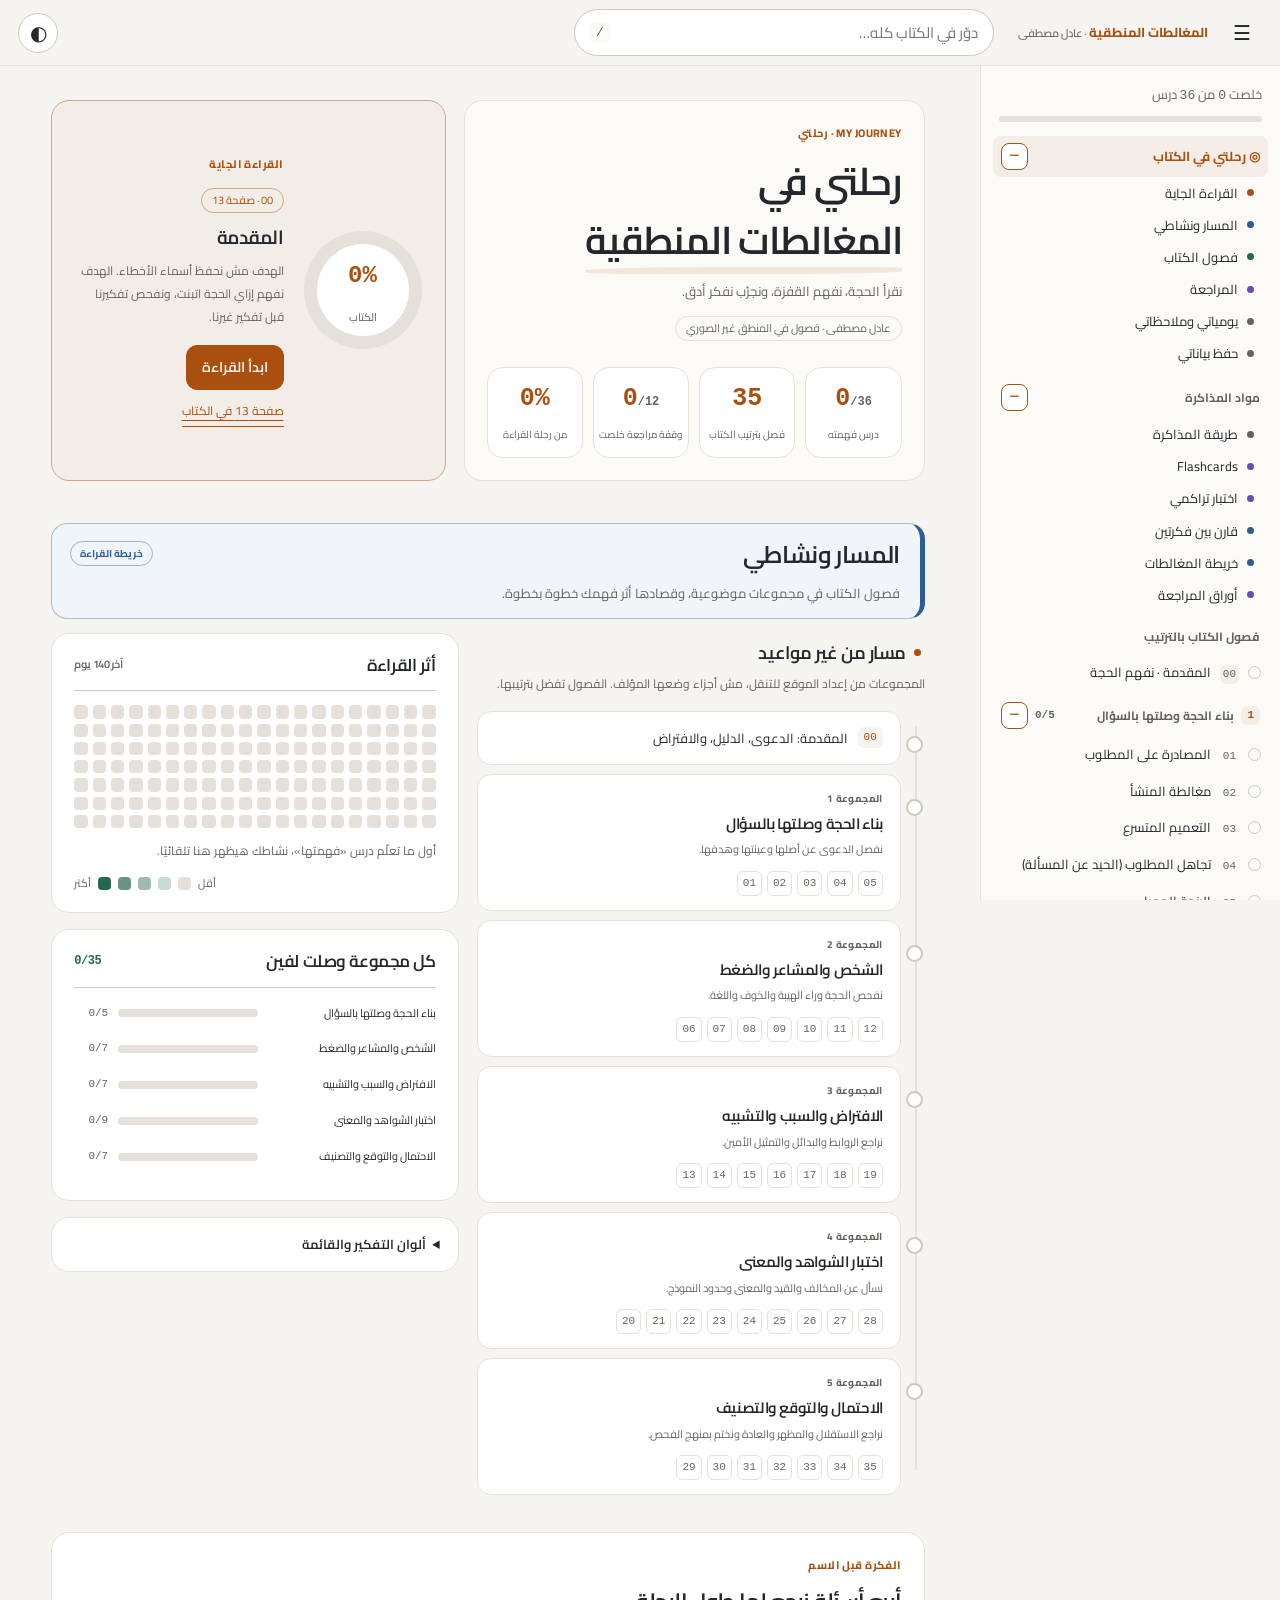
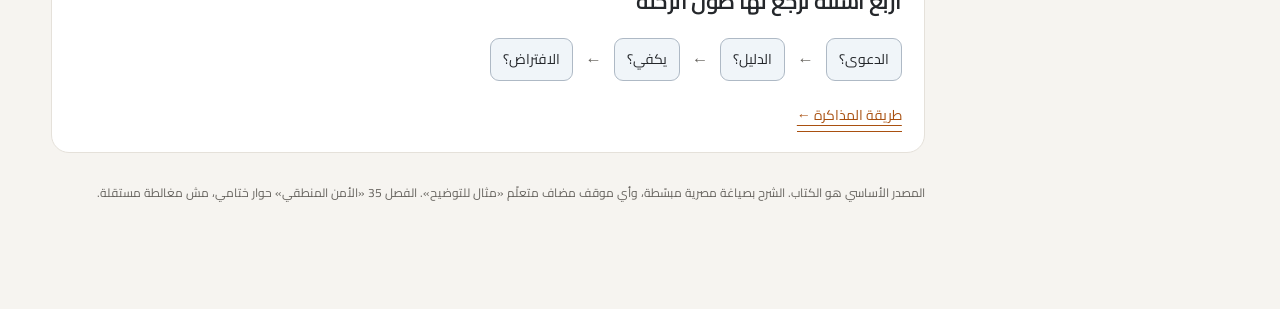
==== index.html @ 0b3c50d1 "Logical fallacies study site Co-Authored-By: Claude Opus 5.5 <noreply@anthropic.com>" ====
﻿<!doctype html>
<html lang="ar" dir="rtl" data-theme="light">
<head>
<meta charset="utf-8"><meta name="viewport" content="width=device-width,initial-scale=1">
<meta name="description" content="رحلتي في كتاب المغالطات المنطقية لعادل مصطفى: المقدمة و٣٥ فصلًا، شرح ورسوم وتطبيق ومراجعة.">
<title>رحلتي في المغالطات المنطقية · عادل مصطفى</title>
<script>try{var q=new URLSearchParams(location.search).get('theme');var t=q==='dark'||q==='light'?q:localStorage.getItem('fallacies-theme');document.documentElement.dataset.theme=t||'light'}catch(e){}</script>
<link rel="stylesheet" href="assets/styles.css">
</head>
<body>
<a class="skip" href="#main">روح للمحتوى</a>
<header class="topbar"><button id="menu" class="icon-button" aria-label="افتح أو اقفل القائمة" aria-controls="sidebar" aria-expanded="true">☰</button><a class="brand" href="#/">المغالطات المنطقية <span>· عادل مصطفى</span></a><label class="header-search"><input id="header-query" type="search" placeholder="دوّر في الكتاب كله…" aria-label="دوّر في الكتاب كله" autocomplete="off"><kbd>/</kbd></label><button id="theme" class="icon-button" aria-label="تغيير المظهر" title="تغيير المظهر">◐</button></header>
<button id="shade" class="shade" aria-label="اقفل القائمة" hidden></button>
<div class="layout"><aside id="sidebar" aria-label="التنقل في الكتاب"></aside><div class="resizer" id="resizer" role="separator" aria-label="عرض القائمة" aria-orientation="vertical" tabindex="0"></div><main id="main" tabindex="-1"></main></div>
<dialog id="search-dialog" aria-labelledby="search-title"><div class="dialog-head"><h2 id="search-title">دوّر في الكتاب كله</h2><button data-close="search-dialog" class="icon-button" aria-label="اقفل البحث">×</button></div><label class="search-field"><input type="search" id="search-query" placeholder="اسم عربي أو English، مثال، أو سؤال…" autocomplete="off" aria-label="كلمات البحث"></label><p class="search-help">↑ ↓ اختار · Enter افتح · Esc اقفل</p><div id="search-results" aria-live="polite"></div></dialog>
<dialog id="image-dialog" aria-label="ورقة المراجعة مكبرة"><div class="image-toolbar"><button id="image-smaller" aria-label="صغّر الصورة">−</button><button id="image-larger" aria-label="كبّر الصورة">＋</button><button data-close="image-dialog" class="icon-button" aria-label="اقفل الصورة">×</button></div><div class="image-viewport"><img id="lightbox-img" alt=""></div></dialog>
<div id="toast" role="status" aria-live="polite"></div><div id="save-warning" role="status" hidden>المتصفح مش سامح بالحفظ هنا. تقدر تحفظ نسخة من «حفظ بياناتي» قبل ما تقفل.</div>
<script>window.BOOK={units:[],add:function(u){this.units.push(u)}};</script>
<script src="content/_index.js"></script>
<script src="content/00-intro.js"></script>
<script src="content/01.js"></script>
<script src="content/02.js"></script>
<script src="content/03.js"></script>
<script src="content/04.js"></script>
<script src="content/05.js"></script>
<script src="content/06.js"></script>
<script src="content/07.js"></script>
<script src="content/08.js"></script>
<script src="content/09.js"></script>
<script src="content/10.js"></script>
<script src="content/11.js"></script>
<script src="content/12.js"></script>
<script src="content/13.js"></script>
<script src="content/14.js"></script>
<script src="content/15.js"></script>
<script src="content/16.js"></script>
<script src="content/17.js"></script>
<script src="content/18.js"></script>
<script src="content/19.js"></script>
<script src="content/20.js"></script>
<script src="content/21.js"></script>
<script src="content/22.js"></script>
<script src="content/23.js"></script>
<script src="content/24.js"></script>
<script src="content/25.js"></script>
<script src="content/26.js"></script>
<script src="content/27.js"></script>
<script src="content/28.js"></script>
<script src="content/29.js"></script>
<script src="content/30.js"></script>
<script src="content/31.js"></script>
<script src="content/32.js"></script>
<script src="content/33.js"></script>
<script src="content/34.js"></script>
<script src="content/35.js"></script>
<script src="assets/app.js"></script>
</body></html>
---- assets/styles.css ----
﻿@font-face{font-family:Cairo;src:url('fonts/Cairo-Variable.ttf') format('truetype');font-weight:200 1000;font-display:swap}
:root{color-scheme:light;--bg:#f6f4f0;--panel:#fff;--soft:#fbfaf7;--text:#24272b;--muted:#66635e;--line:#e5e1da;--strong:#cfc9bf;--accent:#a95010;--wash:#a9501012;--good:#276650;--danger:#a42c32;--blue:#2d5d93;--blue-bg:#f0f5f9;--amber:#8a6400;--amber-bg:#f8f2df;--red:#a42c32;--red-bg:#fbefed;--green:#276650;--green-bg:#edf5ef;--purple:#6a4bb0;--paper:var(--bg);--surface:var(--panel);--ink:var(--text);--accent-soft:#a950101c;--shadow:0 4px 20px #24231f06;--body:Cairo,'Segoe UI',Tahoma,Arial,sans-serif;--ui:var(--body);--quote:var(--body);--side:300px}
:root[data-theme=dark]{color-scheme:dark;--bg:#141311;--panel:#211f1c;--soft:#1a1916;--text:#ece6dd;--muted:#b6afa4;--line:#3c3832;--strong:#675f54;--accent:#efaa70;--wash:#e08a3c18;--good:#8ad0ae;--danger:#ffa4a8;--blue:#9cc3f0;--blue-bg:#26292d;--amber:#e8c46a;--amber-bg:#332f23;--red:#ffa4a8;--red-bg:#342526;--green:#8ad0ae;--green-bg:#233029;--purple:#c3b2f5;--accent-soft:#efaa7026;--shadow:0 4px 20px #00000010}
*{box-sizing:border-box}html{scroll-behavior:smooth;scroll-padding-top:145px}body{margin:0;background:var(--paper);color:var(--ink);font:17px/1.95 var(--body);text-rendering:optimizeLegibility}button,input,textarea,select{font:inherit}button,a,input,textarea,summary{ -webkit-tap-highlight-color:transparent}button{cursor:pointer}button,a{touch-action:manipulation}a{color:inherit;text-decoration:none}a:hover{color:var(--accent)}button{color:inherit}button:disabled{cursor:default;opacity:.55}button:focus-visible,a:focus-visible,summary:focus-visible,input:focus-visible,textarea:focus-visible{outline:3px solid var(--blue);outline-offset:4px}button{border:1px solid var(--line);background:var(--surface);border-radius:6px;padding:9px 18px;line-height:1.5;transition:background .2s,border-color .2s,box-shadow .2s}button:hover:not(:disabled){border-color:var(--accent);box-shadow:0 2px 12px var(--accent-soft)}button.primary,.button.primary{background:var(--ink);color:var(--paper);border-color:var(--ink)}.button{display:inline-flex;align-items:center;justify-content:center;gap:16px;border:1px solid var(--line);border-radius:5px;padding:11px 22px;font:700 17px/1.5 var(--ui)}.button:hover{border-color:var(--accent);box-shadow:var(--shadow)}.text-link{border-bottom:1px solid var(--accent);padding-bottom:3px;color:var(--accent)}h1,h2,h3,h4,summary,button,.eyebrow,.meta,.tag,.outline,.brand{font-family:var(--ui)}h1,h2,h3,h4{line-height:1.45;letter-spacing:-.025em;margin:0 0 20px}h1{font-size:clamp(36px,4.4vw,62px);font-weight:800}h2{font-size:30px}h3{font-size:23px}p{margin:0 0 21px}strong{font-weight:600}small{font-size:13px}bdi,[dir=ltr]{unicode-bidi:isolate}.ltr{direction:ltr;unicode-bidi:isolate;display:inline-block}kbd{font:12px/1.5 monospace;border:1px solid var(--line);padding:1px 6px;border-radius:4px;color:var(--muted)}.skip{position:fixed;top:-100px;right:20px;z-index:100;background:var(--surface);padding:12px}.skip:focus{top:10px}.header{position:sticky;top:0;z-index:30;background:var(--paper);border-bottom:1px solid var(--line)}.header-inner{max-width:1320px;margin:auto;padding:18px 42px;display:flex;justify-content:space-between;align-items:center;gap:24px}.brand{display:flex;align-items:center;gap:12px;font-size:20px;font-weight:800;line-height:1.4}.brand small{display:block;font-size:12px;font-weight:500;color:var(--muted);letter-spacing:0}.brand-symbol{font:42px Georgia;color:var(--accent);border-inline-end:1px solid var(--line);padding-inline-end:17px}.header-actions{display:flex;gap:14px;align-items:center}.header-search{display:flex;align-items:center;gap:12px;border:1px solid var(--line);border-radius:5px;padding:4px 12px;background:var(--surface);color:var(--muted)}.header-search input{border:0;background:none;color:var(--ink);font:15px/2 var(--ui);width:235px;outline-offset:0}.header-search>span{font-size:25px}.icon-button{padding:5px 10px;min-width:42px;min-height:42px;font-size:25px;line-height:1}.reading-track{height:3px;background:transparent;position:absolute;bottom:-1px;width:100%}#reading-progress{height:100%;background:var(--accent);width:0;transition:width .1s}.legend-wrap{position:sticky;top:90px;z-index:20;display:flex;justify-content:flex-end;max-width:1320px;margin:auto;padding:10px 42px;pointer-events:none}.legend{background:var(--paper);font-size:13px;pointer-events:auto;max-width:100%;border:1px solid var(--line);border-radius:6px;padding:5px 12px}.legend summary{display:flex;align-items:center;gap:16px;cursor:pointer;font-weight:700;list-style:none}.legend summary:before{content:'+';color:var(--accent)}.legend[open] summary:before{content:'−'}.legend-dots{display:flex;gap:5px}.legend-dots i{width:7px;height:7px;border-radius:50%;background:currentColor}.legend>div{display:grid;gap:5px;margin-top:10px}.legend>div>span:before{content:'●';margin-inline-end:8px}.evidence{color:var(--blue)}.assumption{color:var(--amber)}.error{color:var(--red)}.sound{color:var(--green)}.eyebrow{font-size:13px;font-weight:700;letter-spacing:.015em;color:var(--accent);margin-bottom:18px}.meta{display:flex;gap:18px;flex-wrap:wrap;font-size:14px;color:var(--muted)}.marker{position:relative;display:inline;isolation:isolate}.marker:after{content:'';position:absolute;inset-inline:0;bottom:1px;height:.2em;border-radius:50% 12% 35% 15%;background:var(--accent-soft);z-index:-1;transform:scaleX(0);transform-origin:right;transition:transform .85s ease}.visible .marker:after,.marker.visible:after{transform:scaleX(1)}.home{max-width:1200px;margin:auto;padding:12px 42px 80px}.hero{display:grid;grid-template-columns:1.1fr 1fr;gap:70px;align-items:center;padding:35px 0 65px;border-bottom:1px solid var(--line)}.hero h1{font-size:clamp(42px,4.5vw,64px);margin-bottom:22px;max-width:600px}.hero .intro-copy{color:var(--muted);font-size:18px;max-width:470px;margin-bottom:30px}.hero-actions{display:flex;gap:18px;align-items:center;flex-wrap:wrap}.argument-window{border:1px solid var(--line);border-radius:8px;background:var(--surface);box-shadow:var(--shadow);padding:25px 30px;position:relative}.window-label{display:flex;justify-content:space-between;font:13px var(--ui);color:var(--muted);border-bottom:1px solid var(--line);padding-bottom:15px;margin-bottom:22px}.argument-window blockquote{margin:0 0 24px;font-size:25px;line-height:1.9;font-weight:500}.argument-window .xray-toggle{width:100%;font-size:15px;background:var(--paper);display:flex;justify-content:space-between}.xray-structure{padding-top:20px}.xray-row{display:grid;grid-template-columns:78px 1fr;gap:15px;padding:11px 0;border-bottom:1px solid var(--line);font-size:14px}.xray-row:last-child{border:0}.xray-row b{font:700 14px/1.8 var(--ui)}.home-progress{display:flex;align-items:center;gap:28px;margin:30px 0 50px}.home-progress .progress-text{min-width:190px;font:17px var(--ui)}.home-progress strong{font-size:26px;color:var(--green)}.progress-line{height:6px;flex:1;background:var(--line);border-radius:20px;overflow:hidden}.progress-line>span{height:100%;display:block;background:var(--green);transition:width .3s}.catalog-title{display:flex;align-items:flex-end;justify-content:space-between;gap:20px;margin-bottom:24px}.catalog-title h2{margin:0}.filters{display:flex;gap:6px;flex-wrap:wrap}.filters button{font-size:14px;padding:7px 13px;background:transparent}.filters button[aria-pressed=true]{color:var(--paper);background:var(--ink);border-color:var(--ink)}.intro-entry{display:flex;justify-content:space-between;align-items:center;padding:23px 25px;border:1px solid var(--accent);background:var(--accent-soft);border-radius:6px;margin:25px 0 12px;gap:20px}.intro-entry h3{font-size:22px;margin:0}.intro-entry p{color:var(--muted);font-size:14px;margin:4px 0 0}.catalog{display:grid;grid-template-columns:1fr 1fr;column-gap:42px}.catalog-item{display:flex;align-items:center;gap:17px;padding:20px 0;border-bottom:1px solid var(--line);min-height:107px}.catalog-item:hover{border-bottom-color:var(--accent)}.catalog-number{font:22px Georgia;color:var(--accent);width:35px;flex-shrink:0}.catalog-item h3{font-size:19px;margin:0 0 3px}.catalog-item .english{display:block;font:12px/1.7 var(--ui);color:var(--muted);letter-spacing:.01em}.catalog-item .catalog-status{margin-inline-start:auto;white-space:nowrap;font:12px var(--ui);color:var(--muted)}.catalog-item.is-done .catalog-status{color:var(--green)}.catalog-item.soon{opacity:.65}.quiz-entry{grid-column:1/-1;border-bottom:1px solid var(--line);padding:17px 0;display:flex;justify-content:space-between;gap:16px;font:15px var(--ui);color:var(--accent)}.catalog-empty{padding:35px 0;color:var(--muted)}.page-layout{max-width:1250px;padding:15px 42px 80px;margin:auto;display:grid;grid-template-columns:215px minmax(0,760px);gap:65px;align-items:start;justify-content:center}.outline{position:sticky;top:163px;max-height:calc(100vh - 180px);overflow:auto;font-size:14px;scrollbar-width:thin}.outline summary{font-size:12px;color:var(--muted);margin:10px 0 15px;letter-spacing:.04em;list-style:none}.outline nav{display:flex;flex-direction:column;border-inline-start:1px solid var(--line);gap:1px}.outline a{padding:7px 14px;border-inline-start:2px solid transparent;margin-inline-start:-1px;color:var(--muted);line-height:1.5}.outline a[aria-current=true]{border-color:var(--accent);color:var(--ink);background:var(--accent-soft)}.outline .back-home{display:block;padding:0 0 24px;color:var(--accent)}.reader{min-width:0}.unit-header{padding-bottom:35px;border-bottom:1px solid var(--line);margin-bottom:40px;position:relative}.unit-header .unit-number{font:13px var(--ui);color:var(--accent);letter-spacing:.03em}.unit-header h1{margin:15px 0 12px;font-size:clamp(35px,4vw,53px)}.english-title{color:var(--muted);font:16px/1.6 var(--ui);display:block;margin-bottom:20px;direction:ltr;text-align:right}.unit-lead{font-size:20px;color:var(--muted);margin:0 0 25px}.reader-section{position:relative;margin:0 0 42px;padding-top:10px;scroll-margin-top:150px}.reader-section+.reader-section{padding-top:18px}.reader-section h2{font-size:28px;margin-bottom:23px}.reader-section h3{font-size:21px;margin:26px 0 12px}.reader-section h4{font-size:19px;margin:20px 0 10px}.source-label,.tag{font:700 12px/1.5 var(--ui);display:inline-block;padding:4px 9px;border-radius:3px;margin-bottom:15px;background:var(--blue-bg);color:var(--blue)}.tag.applied{background:var(--paper);color:var(--muted);border:1px solid var(--line)}.opening-scene{font-size:21px;line-height:2;position:relative;padding-inline-start:24px;border-inline-start:2px solid var(--accent)}.definition{border-inline-start:3px solid var(--blue);padding:20px 25px;background:var(--blue-bg);border-radius:4px}.definition p{margin-bottom:0}.steps{list-style:none;padding:0;counter-reset:steps}.steps li{position:relative;padding:0 42px 28px 0;border-inline-start:1px solid var(--line);margin-inline-start:12px}.steps li:last-child{border-color:transparent;padding-bottom:0}.steps li:before{counter-increment:steps;content:counter(steps);position:absolute;right:-14px;top:0;width:28px;height:28px;border:1px solid var(--line);background:var(--paper);border-radius:50%;display:grid;place-items:center;font:14px var(--ui);color:var(--accent)}.steps h3{margin:0 0 7px}.steps p{margin:0}.book-example{border-inline-start:2px solid var(--blue);padding-inline-start:25px;margin:26px 0}.book-example h3{margin-top:0}.book-example p{font-family:var(--quote);font-size:22px;line-height:1.9}.applied-example{margin:30px 0}.applied-example+.applied-example{border-top:1px solid var(--line);padding-top:20px}.applied-example blockquote{margin:0 0 18px;font-size:19px}.applied-example .xray-toggle{font-size:14px;color:var(--blue)}.xray-details{border-top:1px solid var(--line);padding:14px 0;margin-top:15px}.xray-details p{font-size:15px;margin:0 0 10px}.xray-details strong{margin-inline-end:8px}.diagram-shell{border:1px solid var(--line);border-radius:8px;background:var(--surface);padding:20px;margin:26px 0}.diagram-top{display:flex;justify-content:space-between;align-items:center;gap:15px;font:13px var(--ui);color:var(--muted);padding-bottom:14px;border-bottom:1px solid var(--line)}.diagram-top button{font-size:13px;padding:7px 12px;white-space:nowrap}.mechanism-svg{width:100%;height:auto;display:block;overflow:visible;direction:rtl}.mechanism-svg .edge{fill:none;stroke:var(--line);stroke-width:2;stroke-dasharray:7 5;animation:flow 2s linear infinite}.mechanism-svg .e-node{fill:var(--blue-bg);stroke:var(--blue)}.mechanism-svg .a-node{fill:var(--amber-bg);stroke:var(--amber)}.mechanism-svg .r-node{fill:var(--red-bg);stroke:var(--red)}.mechanism-svg .g-node{fill:var(--green-bg);stroke:var(--green)}.mechanism-svg .node{stroke-width:1.5}.mechanism-svg text{font:700 18px var(--ui);fill:var(--ink);text-anchor:middle;direction:rtl}.mechanism-svg .small-label{font-size:14px;fill:var(--muted)}.mechanism-svg .crack{fill:none;stroke:var(--red);stroke-width:3;animation:crack .5s ease 1s both}.mechanism-svg .stage-e{animation:appear .45s both}.mechanism-svg .stage-a{animation:appear .45s .3s both}.mechanism-svg .stage-r{animation:appear .45s .7s both}.diagram-key{display:grid;grid-template-columns:1fr 1fr;gap:13px 25px;font-size:14px;border-top:1px solid var(--line);padding-top:18px}.diagram-key p{margin:0}.diagram-key b{display:block;font:700 13px var(--ui);margin-bottom:5px}.diagram-shell.is-sound .r-node{fill:var(--green-bg);stroke:var(--green)}.diagram-shell.is-sound .crack{stroke:var(--green);stroke-dasharray:0;d:path('M 0 0 L 8 8 L 23 -10')}.diagram-sound{margin-top:15px;padding:15px;background:var(--green-bg);color:var(--green);font-size:15px;border-radius:4px}.switch-control{display:flex;gap:5px;padding:5px;border:1px solid var(--line);border-radius:6px;width:fit-content;max-width:100%;margin-bottom:20px}.switch-control button{border-color:transparent;background:transparent;font-size:15px}.switch-control button[aria-pressed=true]{background:var(--surface);border-color:var(--line)}.boundary-content{padding:22px 25px;border-inline-start:3px solid var(--red);background:var(--red-bg);min-height:120px}.boundary-content.sound-side{background:var(--green-bg);border-color:var(--green)}.boundary-principle{font-weight:500;margin-top:20px}.compare-grid{display:grid;grid-template-columns:1fr 1fr;gap:25px}.compare-grid>div{border-top:2px solid var(--amber);padding-top:18px}.compare-grid>div+div{border-top-color:var(--blue)}.compare-grid h3{font-size:19px}.compare-grid p{font-size:16px}.detection-step{display:flex;gap:17px;margin:20px 0}.detection-index{flex-shrink:0;width:30px;height:30px;border:1px solid var(--line);border-radius:50%;display:grid;place-items:center;font:14px var(--ui);color:var(--accent)}.detection-step h3{margin:0 0 8px}.detection-step p{font-size:16px}.response-quote{padding:22px 25px;background:var(--green-bg);border-inline-start:3px solid var(--green);font-size:20px;margin:20px 0}.summary-section{border-block:1px solid var(--line);padding:28px 0;margin:40px 0}.memory-card{border:1px solid var(--accent);border-radius:8px;position:relative;perspective:1400px;background:var(--surface);padding:28px}.memory-card h3{margin-top:0;font-size:25px}.memory-card dl{display:grid;grid-template-columns:110px 1fr;gap:15px 20px;margin:20px 0}.memory-card dt{font:700 15px/1.9 var(--ui);color:var(--muted)}.memory-card dd{margin:0;font-size:16px}.memory-card .motto{font-size:25px;text-align:center;color:var(--accent);padding:28px 0;min-height:140px;display:grid;place-items:center}.memory-card.flip{animation:flip .45s ease}.practice-shell{border:1px solid var(--line);padding:28px;border-radius:8px;background:var(--surface)}.practice-progress{display:flex;align-items:center;justify-content:space-between;margin-bottom:22px;font:14px var(--ui);color:var(--muted)}.practice-dots{display:flex;gap:6px}.practice-dots i{display:block;width:25px;height:4px;background:var(--line);border-radius:2px}.practice-dots i.active{background:var(--accent)}.practice-prompt{font-size:20px;line-height:1.95;margin-bottom:23px}.practice-shell label{font-size:14px;color:var(--muted);display:block}.practice-shell textarea{display:block;width:100%;resize:vertical;min-height:120px;margin:8px 0 15px;border:1px solid var(--line);border-radius:5px;background:var(--paper);color:var(--ink);padding:15px;line-height:1.9}.practice-actions{display:flex;align-items:center;gap:15px;flex-wrap:wrap}.practice-hint{font-size:13px;color:var(--muted);margin:12px 0 0}.model-answer{margin-top:25px;border-top:1px solid var(--line);padding-top:20px;animation:appear .35s ease}.model-answer h3{font-size:17px;margin:17px 0 7px}.model-answer p{font-size:16px}.model-answer .response-note{font-size:13px;color:var(--muted)}.practice-next{margin-top:20px}.infographic{display:flex;align-items:center;gap:28px;background:var(--surface);border:1px solid var(--line);padding:22px;border-radius:6px;text-align:right;width:100%;margin-top:25px}.infographic img{width:110px;height:140px;object-fit:cover;object-position:top;border-radius:4px}.infographic strong{display:block;font:700 22px var(--ui);margin-bottom:12px}.infographic small{color:var(--muted);font-size:14px;display:block}.unit-bottom{margin-top:45px}.understood{width:100%;background:var(--green-bg);border-color:var(--green);color:var(--green);padding:15px;font-weight:700}.prev-next{display:grid;grid-template-columns:1fr 1fr;gap:20px;margin-top:30px;padding-top:25px;border-top:1px solid var(--line)}.prev-next a{font:700 17px/1.7 var(--ui)}.prev-next a:last-child{text-align:left}.prev-next small{display:block;color:var(--muted);font-size:12px;font-weight:400;margin-bottom:5px}.hub{border-block:1px solid var(--line);padding:25px 0;margin:28px 0}.hub-buttons{display:grid;grid-template-columns:1fr 1fr;gap:10px;margin-bottom:22px}.hub-buttons button{font-size:16px;text-align:right;display:flex;gap:14px;align-items:center}.hub-buttons button[aria-pressed=true]{background:var(--blue-bg);border-color:var(--blue);color:var(--blue)}.hub-buttons button span{font:20px Georgia;opacity:.6}.hub-display{border-inline-start:3px solid var(--blue);padding:22px 24px;background:var(--blue-bg);min-height:160px}.hub-display h3{margin:0 0 10px}.hub-display p{margin:0}.concept-path{display:flex;gap:12px;flex-wrap:wrap;margin:25px 0}.concept-path>span{padding:8px 15px;background:var(--surface);border:1px solid var(--line);border-radius:4px;font:15px var(--ui)}.concept-path>span:after{content:'←';margin-inline-start:14px;color:var(--accent)}.concept-path>span:last-child:after{display:none}.footer{max-width:1200px;margin:auto;padding:28px 42px 35px;border-top:1px solid var(--line);display:flex;justify-content:space-between;gap:15px;flex-wrap:wrap;font:13px/1.7 var(--ui);color:var(--muted)}dialog{border:1px solid var(--line);border-radius:10px;background:var(--paper);color:var(--ink);width:min(720px,calc(100% - 28px));max-height:85vh;padding:25px;box-shadow:var(--shadow)}dialog::backdrop{background:#111a16a6;backdrop-filter:blur(3px)}.dialog-head{display:flex;justify-content:space-between;align-items:center;margin-bottom:20px;gap:15px}.dialog-head h2{font-size:24px;margin:0}.search-field{display:flex;gap:14px;align-items:center;border:1px solid var(--line);background:var(--surface);border-radius:6px;padding:9px 15px}.search-field input{border:0;background:transparent;width:100%;color:var(--ink);font-size:18px;min-width:0}.search-help{font:12px/1.8 var(--ui);color:var(--muted);margin-top:10px}.search-group h3{font-size:17px;margin:20px 0 8px}.search-result{display:block;width:100%;text-align:right;margin:6px 0;padding:12px 15px;font-size:14px;line-height:1.8}.search-result:focus,.search-result.selected{outline:2px solid var(--blue);outline-offset:-2px;background:var(--blue-bg)}.search-result small{display:block;color:var(--muted);font:12px var(--ui);margin-bottom:6px}mark{background:var(--accent-soft);color:inherit;border-radius:2px;padding:0 2px}#image-dialog{max-height:94vh;padding:0;max-width:1100px;width:94vw;overflow:auto}#image-dialog img{display:block;width:100%;height:auto}.close-image{position:sticky;top:12px;float:left;margin:12px 12px -55px;z-index:1;background:var(--paper);font-size:28px;line-height:1;padding:7px 12px}#toast{position:fixed;bottom:25px;left:50%;transform:translateX(-50%);padding:12px 22px;border:1px solid var(--green);background:var(--surface);box-shadow:var(--shadow);border-radius:6px;color:var(--green);font-size:15px;z-index:100;opacity:0;pointer-events:none;transition:opacity .25s;width:max-content;max-width:90vw}#toast.show{opacity:1}.search-flash{animation:flash 2s ease}.reveal{opacity:1}.js-reveal{opacity:0;transition:opacity .6s}.js-reveal.visible{opacity:1}.review-note{font-size:13px;color:var(--muted);margin-top:15px}.quiz-page{max-width:800px;padding:30px 25px 80px;margin:auto}.quiz-page h1{font-size:40px}.quiz-back{display:inline-block;color:var(--accent);font-size:14px;margin-bottom:25px}.session-end{text-align:center;padding:30px 0}.session-end h3{font-size:27px}.small-note{color:var(--muted);font-size:14px}.not-found{max-width:700px;margin:50px auto;padding:30px} [hidden]{display:none!important}
@keyframes flow{to{stroke-dashoffset:-24}}@keyframes crack{from{opacity:0;stroke-dasharray:60;stroke-dashoffset:60}to{opacity:1;stroke-dashoffset:0}}@keyframes appear{from{opacity:0}to{opacity:1}}@keyframes flip{0%{transform:rotateY(0)}50%{transform:rotateY(8deg);opacity:.5}100%{transform:rotateY(0);opacity:1}}@keyframes flash{0%,30%{background:var(--accent-soft)}100%{background:transparent}}
@media(min-width:1500px){.reader{max-width:760px}.page-layout{gap:90px}}
@media(max-width:1000px){.header-inner{padding:16px 25px}.home{padding-inline:25px}.hero{gap:35px}.page-layout{grid-template-columns:170px minmax(0,1fr);gap:30px;padding-inline:25px}.outline{font-size:13px}.legend-wrap{padding-inline:25px}.hero h1{font-size:48px}.catalog{column-gap:25px}.catalog-item h3{font-size:17px}}
@media(max-width:767px){body{font-size:17px}.header-inner{padding:13px 18px;gap:12px}.brand{font-size:16px;gap:8px}.brand-symbol{font-size:32px;padding-inline-end:10px}.brand small{font-size:10px}.header-actions{gap:8px}.header-search{padding:4px 9px;gap:5px}.header-search input{width:125px;font-size:12px}.header-search kbd{display:none}.header-search>span{font-size:22px}.icon-button{min-width:37px;min-height:37px;padding:6px;font-size:23px}.legend-wrap{top:72px;padding:8px 18px}.legend{font-size:11px}.legend summary{gap:10px}.hero{grid-template-columns:1fr;gap:35px;padding:20px 0 36px}.home{padding:0 20px 50px}.hero h1{font-size:46px;line-height:1.4}.hero .intro-copy{font-size:17px}.hero-actions{gap:15px}.hero-actions .button{font-size:16px}.argument-window{padding:21px 23px}.argument-window blockquote{font-size:23px}.home-progress{gap:16px;margin:27px 0 35px}.home-progress .progress-text{min-width:150px;font-size:15px}.catalog-title{align-items:flex-start;flex-direction:column;gap:17px}.catalog-title h2{font-size:27px}.catalog{grid-template-columns:1fr}.catalog-item{min-height:95px;padding:18px 0}.catalog-item h3{font-size:18px}.catalog-item .english{font-size:11px}.catalog-number{width:30px;font-size:21px}.intro-entry{padding:18px}.intro-entry h3{font-size:19px}.intro-entry p{font-size:13px}.page-layout{display:block;padding:8px 20px 50px}.outline{position:relative;top:auto;max-height:none;margin-bottom:28px;border-block:1px solid var(--line);padding:10px 0}.outline .back-home{padding-bottom:0;margin-bottom:10px}.outline summary{font-size:14px;cursor:pointer;display:flex;justify-content:space-between;margin:0;padding:5px 0}.outline summary:after{content:'+';font-size:19px}.outline[open] summary:after{content:'−'}.outline nav{display:grid;grid-template-columns:1fr 1fr;margin:10px 0 5px}.outline a{font-size:13px}.unit-header{padding-bottom:27px;margin-bottom:28px}.unit-header h1{font-size:36px}.english-title{font-size:14px}.unit-lead{font-size:18px}.unit-header .meta{font-size:12px;gap:15px}.reader-section{margin-bottom:32px;scroll-margin-top:125px}.reader-section h2{font-size:26px}.reader-section h3{font-size:21px}.opening-scene{font-size:19px;padding-inline-start:18px}.definition{padding:17px 18px}.steps li{padding-inline-start:32px}.book-example{padding-inline-start:17px}.book-example p{font-size:22px}.diagram-shell{padding:12px}.diagram-top{font-size:12px;gap:8px}.diagram-top button{font-size:12px;padding:7px}.diagram-key{grid-template-columns:1fr;font-size:14px;gap:14px;padding-top:15px}.mechanism-svg text{font-size:20px}.mechanism-svg .small-label{font-size:16px}.switch-control{width:100%}.switch-control button{font-size:14px;flex:1;padding:9px}.boundary-content{padding:18px}.compare-grid{grid-template-columns:1fr;gap:15px}.memory-card{padding:21px}.memory-card dl{grid-template-columns:75px 1fr;gap:15px 12px}.memory-card dd{font-size:15px}.memory-card dt{font-size:13px}.practice-shell{padding:20px}.practice-prompt{font-size:18px}.practice-actions button{font-size:15px}.practice-hint{font-size:12px}.infographic{gap:17px;padding:15px}.infographic img{width:80px;height:110px}.infographic strong{font-size:20px}.infographic small{font-size:12px}.prev-next{gap:15px}.prev-next a{font-size:16px}.hub-buttons{grid-template-columns:1fr}.hub-buttons button{font-size:16px}.hub-display{padding:19px;min-height:190px}.footer{padding:23px 20px;flex-direction:column;gap:9px}.dialog-head h2{font-size:22px}dialog{padding:19px;max-height:87vh}.search-help{font-size:11px}.search-field input{font-size:17px}.quiz-page h1{font-size:33px}.quiz-entry{font-size:14px}}
@media(max-width:390px){.header-search input{width:95px}.brand{font-size:15px}.brand-symbol{display:none}.hero h1{font-size:43px}.header-inner{padding-inline:15px}.home,.page-layout{padding-inline:18px}.catalog-item h3{font-size:17px}}
@media(prefers-reduced-motion:reduce){*,*:before,*:after{animation:none!important;transition:none!important;scroll-behavior:auto!important}.js-reveal{opacity:1}.marker:after{transform:scaleX(1)}}
@media print{.header,.legend-wrap,.outline,.footer,.practice-actions,.understood,.prev-next{display:none}.page-layout{display:block;padding:0}.reader-section{break-inside:avoid}.js-reveal{opacity:1}body{background:white;color:black}.marker:after{transform:scaleX(1)}}
main:focus{outline:none}
.reader-section{scroll-margin-top:0}
@media(max-width:767px){html{scroll-padding-top:130px}.reader-section{scroll-margin-top:0}}
.mechanism-svg .stage-e,.mechanism-svg .stage-a,.mechanism-svg .stage-r{animation-play-state:paused}.visible .mechanism-svg .stage-e,.visible .mechanism-svg .stage-a,.visible .mechanism-svg .stage-r{animation-play-state:running}

@media(max-width:767px){.mechanism-svg text{font-size:32px}.mechanism-svg .small-label{font-size:25px}}

html{scroll-padding-top:90px;scroll-behavior:auto}body{font:16.5px/1.9 var(--body);background:var(--bg);color:var(--text)}button,input,select,textarea{font-family:var(--body)}button,.button{border:1px solid var(--strong);background:var(--panel);color:var(--text);border-radius:11px;padding:9px 15px;font-size:14px;line-height:1.8;min-height:42px;box-shadow:none}button:hover,.button:hover{background:var(--wash);border-color:var(--accent);color:var(--text)}button.primary,.button.primary{background:var(--accent);border-color:var(--accent);color:var(--bg);font-weight:650}button:disabled{opacity:.5;cursor:default}.text-link{color:var(--accent);text-decoration:underline;text-underline-offset:5px;font-size:14px}:focus-visible{outline:2px solid var(--blue);outline-offset:4px}h1,h2,h3,h4{font-family:var(--body);line-height:1.55;letter-spacing:-.025em;font-weight:650}h1{font-size:clamp(28px,3vw,42px)}h2{font-size:24px}h3{font-size:19px}p{margin:0 0 16px}bdi,.mod-n,.mod-count,.catalog-number,.chip{font-family:Consolas,monospace;font-variant-numeric:tabular-nums}.topbar{height:66px;display:flex;align-items:center;gap:14px;padding:8px 18px;border-bottom:1px solid var(--line);background:var(--bg);position:sticky;top:0;z-index:40}.topbar .brand{display:block;font-size:13px;font-weight:750;white-space:nowrap;color:var(--accent);line-height:1.7}.brand span{font-size:11px;color:var(--muted);font-weight:500}.topbar .header-search{margin:0 10px 0 auto;width:min(420px,42vw);height:47px;display:flex;align-items:center;gap:8px;border:1px solid var(--strong);background:var(--panel);border-radius:999px;padding:0 15px}.topbar input{width:100%;padding:0;background:none;border:0;outline:none;font-size:15px;color:var(--text);min-width:0}.topbar kbd{border:0;background:var(--soft);font-size:13px}.topbar .icon-button{width:40px;height:40px;min-width:40px;min-height:40px;display:grid;place-items:center;padding:0;font-size:20px;border-radius:50%}#menu{border-color:transparent;background:none}.layout{display:flex;align-items:flex-start}.layout>aside{flex:none;width:var(--side);position:sticky;top:66px;height:calc(100dvh - 66px);overflow-y:auto;padding:14px 12px 60px;border-inline-end:1px solid var(--line);background:var(--soft);overscroll-behavior:contain;scrollbar-width:thin;z-index:30}.resizer{width:9px;margin-inline-start:-5px;flex:none;position:sticky;top:66px;height:calc(100dvh - 66px);cursor:col-resize;z-index:35;touch-action:none}.resizer:after{content:'';position:absolute;inset-block:0;inset-inline-start:4px;width:1px;background:transparent}.resizer:hover:after,.resizing .resizer:after{background:var(--accent);width:3px}.resizing{cursor:col-resize;user-select:none}.side-closed .layout>aside,.side-closed .resizer{display:none}.layout>main{flex:1;min-width:0;max-width:none;margin:0;padding:34px clamp(20px,4vw,56px) 80px}.page{max-width:1080px;margin:auto}.page.narrow{max-width:800px}.home.page{max-width:1080px;padding:0}.progress{margin:2px 6px 14px;font-size:13px;color:var(--muted)}.progress bdi{font-weight:500}.bar{height:6px;background:var(--line);border-radius:6px;overflow:hidden;margin-top:7px}.bar>span{display:block;height:100%;background:var(--accent);transition:width .4s}.nav-group{margin:4px 0 8px}.nav-title{font-size:12px;font-weight:700;color:var(--muted);padding:7px 8px;cursor:pointer;list-style:none;display:flex;align-items:center;gap:7px;border-radius:8px;line-height:1.8}.nav-title:hover{background:var(--wash)}.nav-title::-webkit-details-marker{display:none}.nav-title:after{content:'+';font:18px/24px Consolas,monospace;text-align:center;margin-inline-start:auto;flex:none;width:25px;height:25px;border-radius:8px;border:1px solid var(--strong);background:var(--panel);color:var(--muted)}details[open]>.nav-title:after{content:'−';border-color:var(--accent);color:var(--accent)}.nav-title.plain{cursor:default}.nav-title.plain:after{content:none}.nav-home{background:var(--wash);font-size:14px}.nav-home>a{color:var(--accent);padding:0}.mod-n{font-size:11px;color:var(--accent);background:var(--wash);border-radius:6px;padding:0 6px}.mod-count{font-size:11px;color:var(--muted);margin-inline-start:auto}.nav-title:has(.mod-count):after{margin-inline-start:0}aside a{display:flex;gap:9px;align-items:center;padding:5px 10px;font-size:13px;line-height:1.7;border-radius:8px;color:var(--text)}aside a:hover{background:var(--wash);color:var(--accent)}aside a[aria-current=page],.side-unit.active{background:var(--wash);color:var(--accent)}.nav-dot{display:inline-block;flex:none;width:7px;height:7px;border-radius:50%;background:currentColor;margin-inline-start:4px}.concept{color:var(--accent)}.compare,.evidence{color:var(--blue)}.assumption{color:var(--amber)}.error{color:var(--red)}.sound{color:var(--green)}.review{color:var(--purple)}.neutral{color:var(--muted)}.side-unit{display:flex;align-items:flex-start;gap:3px;padding:3px 5px;border-radius:8px}.side-unit input{appearance:none;flex:none;width:13px;height:13px;min-height:0;margin:9px 2px 0 4px;border:1px solid var(--strong);border-radius:50%;background:var(--soft);cursor:pointer}.side-unit input:checked{background:var(--green);border-color:var(--green);box-shadow:inset 0 0 0 2px var(--panel)}.side-unit a{padding:4px 2px;align-items:baseline;flex:1}.side-unit bdi{font-size:11px;color:var(--muted);padding-inline:3px}.sidebar-note{font-size:11px;color:var(--muted);margin:16px 10px}.panel{background:var(--panel);border:1px solid var(--line);border-radius:18px;padding:22px;box-shadow:none}.eyebrow{font-size:11px;letter-spacing:.04em;color:var(--accent);font-weight:750;display:block;margin-bottom:8px}.pill{display:inline-block;border:1px solid var(--line);border-radius:999px;padding:1px 10px;font-size:11px;color:var(--muted);line-height:1.9}.journey-top{display:grid;grid-template-columns:1.17fr 1fr;gap:18px;margin-bottom:42px}.journey-hero{background:var(--soft);padding:22px}.journey-hero h1{font-size:clamp(25px,3vw,40px);line-height:1.55;margin:8px 0}.journey-hero>p{color:var(--muted);font-size:13px;margin:7px 0}.stats{display:grid;grid-template-columns:repeat(4,1fr);gap:10px;margin-top:25px}.stats>div{background:var(--panel);border:1px solid var(--line);border-radius:16px;min-width:0;padding:13px 4px;text-align:center}.stats bdi{color:var(--accent);font-size:25px;font-weight:700;display:block;line-height:1.4;direction:ltr}.stats bdi small{font-size:12px;color:var(--muted)}.stats span{display:block;color:var(--muted);font-size:10px;margin-top:9px}.next-card{border-color:color-mix(in srgb,var(--accent) 40%,var(--line));background:color-mix(in srgb,var(--accent) 4%,var(--bg));display:flex;align-items:center;gap:20px;padding:23px}.next-copy{flex:1;min-width:0}.next-copy h2{font-size:19px;margin:8px 0}.next-copy p{font-size:12px;color:var(--muted);line-height:1.9}.next-copy .pill{color:var(--accent);border-color:color-mix(in srgb,var(--accent) 40%,var(--line))}.actions{display:flex;gap:14px;align-items:center;flex-wrap:wrap;margin:15px 0 0}.next-copy .actions{gap:10px}.next-copy .text-link{font-size:12px}.ring{width:118px;height:118px;flex:none;border-radius:50%;background:conic-gradient(var(--accent) var(--p),var(--line) 0);padding:13px;display:grid;place-items:center}.ring>div{background:var(--panel);width:100%;height:100%;border-radius:50%;display:flex;flex-direction:column;justify-content:center;align-items:center}.ring bdi{font-size:24px;font-weight:700;color:var(--accent)}.ring small{font-size:11px;color:var(--muted);margin-top:8px}.section-banner{position:relative;border:1px solid color-mix(in srgb,var(--blue) 28%,var(--line));border-inline-start:5px solid var(--blue);background:var(--blue-bg);border-radius:16px;padding:12px 20px;margin-bottom:14px}.section-banner h2{margin:0 0 8px;color:var(--text);font-size:24px}.section-banner p{color:var(--muted);font-size:13px;margin:0}.section-banner .tag{position:absolute;inset-inline-end:18px;top:17px;border:1px solid color-mix(in srgb,var(--blue) 35%,var(--line));border-radius:999px;background:transparent;margin:0;font-size:10px}.dashboard{display:grid;grid-template-columns:1.1fr 1fr;gap:18px;align-items:start}.dashboard .small-note{margin-bottom:15px}.subhead{display:flex;align-items:center;gap:8px;font-size:18px;margin:6px 0}.small-note{font-size:12px;color:var(--muted);line-height:1.9}.dashboard-side{display:grid;gap:16px}.timeline{position:relative;padding-inline-start:24px}.timeline:before{content:'';position:absolute;inset-block:15px 25px;inset-inline-start:8px;width:2px;background:var(--line)}.phase,.timeline-intro{position:relative;padding:14px 17px;margin-bottom:9px;border-radius:14px}.phase:before,.timeline-intro:before{content:'';position:absolute;width:13px;height:13px;inset-inline-start:-23px;top:24px;border:2px solid var(--strong);border-radius:50%;background:var(--panel)}.timeline-intro{display:flex;gap:10px;font-size:13px;align-items:center}.timeline .eyebrow{font-size:10px;color:var(--muted);margin:0}.phase h3{font-size:15px;margin:4px 0}.phase p{font-size:11px;color:var(--muted);margin:3px 0 11px}.chips{display:flex;gap:5px;flex-wrap:wrap;direction:ltr;justify-content:flex-end}.chip{font-size:11px;padding:1px 5px;border:1px solid var(--line);border-radius:6px;color:var(--muted)}.chip:hover{border-color:var(--accent);background:var(--wash)}.chip.done{background:var(--green-bg);border-color:var(--green);color:var(--green)}.activity,.group-bars{padding:18px 22px}.activity h3,.group-bars h3{font-size:17px;border-bottom:1px solid var(--strong);padding-bottom:12px;margin:0 0 14px;display:flex;align-items:center;justify-content:space-between;gap:10px}.activity h3 span{font-size:11px;color:var(--muted)}.group-bars h3 bdi{font-size:12px;color:var(--green)}.heatmap{direction:ltr;display:grid;grid-auto-flow:column;grid-template-rows:repeat(7,1fr);grid-template-columns:repeat(12,1fr);gap:5px;margin-bottom:12px}.heat{display:block;aspect-ratio:1;border-radius:4px;background:var(--line)}.level-1{background:color-mix(in srgb,var(--green) 25%,var(--panel))}.level-2{background:color-mix(in srgb,var(--green) 45%,var(--panel))}.level-3{background:color-mix(in srgb,var(--green) 70%,var(--panel))}.level-4{background:var(--green)}.heat-key{display:flex;gap:7px;align-items:center;justify-content:flex-end;font-size:11px;color:var(--muted)}.heat-key i{width:13px;height:13px}.group-bar{display:grid;grid-template-columns:1.2fr 1fr 34px;gap:10px;align-items:center;margin:15px 0;font-size:11px}.group-bar .bar{margin:0;height:8px}.group-bar bdi{text-align:end;font-size:11px;color:var(--muted)}.group-bar .bar>span{background:var(--green)}.color-legend{padding:14px 18px}.color-legend summary{cursor:pointer;font-size:13px;font-weight:650}.legend-grid{display:grid;grid-template-columns:1fr 1fr;gap:10px;font-size:11px;margin:15px 0}.color-legend p{margin:0;font-size:11px}.home-method{margin:28px 0}.home-method h2{font-size:22px}.thinking-strip{display:flex;align-items:center;gap:12px;flex-wrap:wrap;margin:18px 0}.thinking-strip span{background:var(--blue-bg);border:1px solid color-mix(in srgb,var(--blue) 30%,var(--line));border-radius:9px;padding:7px 12px;font-size:14px}.thinking-strip i{font-style:normal;color:var(--muted)}.source-note{font-size:12px;color:var(--muted);line-height:2;margin:24px 0}.page-title{margin-bottom:26px}.page-title h1{margin:7px 0 15px}.page-title p{font-size:15px;color:var(--muted);max-width:760px}
.catalog{display:grid;grid-template-columns:1fr 1fr;gap:0 28px}.catalog-item{display:flex;gap:15px;align-items:center;border-bottom:1px solid var(--line);padding:20px 0;min-width:0}.catalog-item h3{font-size:16px;line-height:1.7;margin:0 0 5px}.catalog-item .english{font-size:11px;color:var(--muted);display:block;line-height:1.6}.catalog-item small{display:block;color:var(--muted);font-size:11px;margin-top:7px}.catalog-number{font-size:14px;color:var(--accent);min-width:25px}.catalog-status{margin-inline-start:auto;white-space:nowrap;font-size:11px;color:var(--muted)}.catalog-item.is-done .catalog-status{color:var(--green)}.catalog-item:hover{background:var(--wash)}.intro-entry{display:flex;align-items:center;gap:15px;margin:20px 0}.intro-entry h2{font-size:18px;margin:0}.intro-entry>span:last-child{margin-inline-start:auto}.filters{display:flex;gap:8px;margin:15px 0}.filters button[aria-pressed=true]{border-color:var(--accent);background:var(--wash);color:var(--accent)}.empty{font-size:15px;line-height:2;color:var(--muted);padding:24px}.tool-grid,.quiz-grid{display:grid;grid-template-columns:repeat(2,minmax(0,1fr));gap:16px;margin:25px 0}.tool-link{display:block}.tool-link>span{font-size:27px}.tool-link h2{font-size:21px;margin:8px 0}.tool-link p{font-size:13px;color:var(--muted);margin:0}.tool-link:hover{border-color:var(--accent);background:var(--wash)}.review-row{display:flex;gap:18px;padding:16px 20px;margin:10px 0;font-size:14px;align-items:center}.review-row>span:last-child{margin-inline-start:auto;color:var(--accent);font-size:12px}.quiz-tile h2{font-size:22px;margin-bottom:9px}.quiz-tile p,.quiz-tile>span:last-child{font-size:13px}.quiz-tile:hover{background:var(--wash);border-color:var(--accent)}.quiz-tile.final{border-color:var(--purple)}.field-label{display:block;font-size:14px;margin:20px 0}.field-label select{display:block;width:100%;margin-top:8px}select,input[type=file]{max-width:100%;border:1px solid var(--strong);border-radius:10px;background:var(--panel);color:var(--text);padding:8px 12px;font-size:14px}select{min-height:45px}.card-count{display:flex;justify-content:space-between;font-size:12px;color:var(--muted)}.flashcard{border:1px solid var(--accent);background:var(--panel);border-radius:18px;padding:30px;min-height:380px;display:grid;align-items:center}.flash-face h2{font-size:28px}.flash-face>p{font-size:14px;color:var(--muted)}.flashcard dl{display:grid;grid-template-columns:100px 1fr;gap:10px 20px;font-size:14px}.flashcard dt{font-weight:700}.flashcard dd{margin:0}.flashcard .motto{font-size:18px;color:var(--accent);border-top:1px solid var(--line);padding-top:15px}.flipped{animation:card-flip .4s ease}.flash-nav{display:flex;align-items:center;justify-content:space-between;gap:10px;margin-top:23px}.flash-nav button{font-size:12px}.compare-pickers{display:grid;grid-template-columns:1fr 1fr;gap:20px;margin-bottom:23px}.compare-pickers label{font-size:13px;min-width:0}.compare-pickers select{display:block;width:100%;margin-top:8px}.comparison-summary{margin-bottom:26px}.comparison-summary h2{font-size:21px}.comparison-summary p{font-size:14px}.comparison-table{border:1px solid var(--line);border-radius:14px;overflow:hidden}.comparison-row{display:grid;grid-template-columns:1fr 1fr}.comparison-row>div,.comparison-row>strong{padding:16px 20px;min-width:0;font-size:14px}.comparison-row>div+div,.comparison-row>strong+strong{border-inline-start:1px solid var(--line)}.comparison-head{background:var(--wash)}.comparison-head>strong{font-size:18px}.comparison-section h3{font-size:12px;color:var(--muted);margin:0;padding:7px 20px;border-block:1px solid var(--line);background:var(--soft)}.comparison-row p{margin:0;font-size:14px}.map-root,.map-center{border:1px solid var(--blue);border-radius:14px;background:var(--blue-bg);padding:15px;text-align:center;font-weight:650;max-width:500px;margin:0 auto 30px}.map-groups{display:grid;grid-template-columns:repeat(3,minmax(0,1fr));gap:18px;position:relative;border-top:2px solid var(--line);padding-top:23px}.map-group{position:relative;padding:17px}.map-group:before{content:'';height:24px;width:2px;background:var(--line);position:absolute;top:-24px;left:50%}.map-group h2{font-size:16px;margin-bottom:14px}.map-group a{display:flex;gap:8px;font-size:12px;padding:7px;border-radius:7px;line-height:1.8}.map-group a:hover,.map-group a[aria-current=page]{background:var(--wash);color:var(--accent)}.map-group.chosen{border-color:var(--blue)}.map-group bdi{font-size:11px;color:var(--muted)}.relation-map{margin-top:30px}.map-center{max-width:none}.map-center h2{font-size:23px;margin-bottom:10px}.map-center p{font-weight:400;font-size:15px;margin:0}.map-branches{display:flex;justify-content:center;gap:20px;flex-wrap:wrap;border-top:1px solid var(--strong);margin:40px 10px 20px}.map-leaf{position:relative;border:1px solid var(--line);border-radius:12px;padding:15px;flex:1;min-width:180px;max-width:380px;margin-top:20px;display:flex;flex-direction:column;text-align:center}.map-leaf:before{content:'';position:absolute;width:1px;background:var(--strong);height:21px;top:-22px;left:50%}.relation-line{font-size:11px;color:var(--muted);margin-bottom:10px}.map-leaf>a{font-size:14px}.map-leaf .text-link{font-size:12px;margin-top:15px}.note-editor h2{font-size:21px}.note-editor label{display:block;font-size:13px;margin-bottom:10px}.note-editor textarea{display:block;width:100%;min-height:230px}.note-editor #note-status{margin:8px 0 0}.note-preview{display:block;margin:12px 0}.note-preview h3{font-size:17px}.note-preview p{font-size:14px;white-space:pre-wrap;overflow-wrap:anywhere;margin:0}.backup-panel{margin-bottom:24px}.backup-panel h2{font-size:22px}.backup-panel p{font-size:14px}.backup-panel input{display:block;margin-top:10px}.import-card{background:var(--wash);border:1px solid var(--accent);border-radius:12px;padding:15px;margin-top:20px}.sheet-grid{display:grid;grid-template-columns:repeat(3,minmax(0,1fr));gap:18px}.sheet-card{padding:10px;text-align:right;display:flex;flex-direction:column;gap:10px;overflow:hidden}.sheet-card img{width:100%;height:auto;border-radius:11px;display:block}.sheet-card span{font-size:13px;font-weight:650}.sheet-card small{font-size:11px;color:var(--muted)}.method-journey{border-inline-start:1px solid var(--line);margin-inline:15px 0;padding-inline-start:30px}.method-journey>section{position:relative;padding:0 0 25px}.method-journey .mod-n{position:absolute;inset-inline-start:-45px;top:6px;width:28px;height:28px;display:grid;place-items:center;border:1px solid var(--accent);background:var(--bg)}.method-journey h2{font-size:23px}.method-journey p{font-size:15px;color:var(--muted)}
.page-layout{display:block;max-width:840px;margin:auto;padding:0}.outline{position:static;max-height:none;overflow:visible;background:var(--soft);border:1px solid var(--line);border-radius:12px;padding:12px 17px;margin-bottom:22px;font-size:12px}.outline summary{font-size:13px;letter-spacing:0;margin:0;cursor:pointer;list-style:revert}.outline nav{display:grid;grid-template-columns:repeat(3,minmax(0,1fr));margin-top:10px;border:0}.outline a{padding:8px;border:0;margin:0}.outline .back-home{padding:12px 8px 0;font-size:12px}.reader{font-size:17px;line-height:2.05}.unit-header{margin-bottom:30px;padding-bottom:25px}.unit-header h1{font-size:clamp(29px,3vw,42px);margin:10px 0 14px}.unit-header .english-title{font-family:Consolas,var(--body);font-size:15px;font-weight:400;color:var(--muted)}.unit-lead{font-size:19px;margin:15px 0}.meta{font-size:11px;gap:16px;flex-wrap:wrap;line-height:2}.meta span,.meta a{font-size:11px}.pdf-link{color:var(--accent);text-decoration:underline;text-underline-offset:4px}.reader-section{scroll-margin-top:92px;margin-bottom:40px}.reader-section h2{font-size:25px}.reader-section h3{font-size:20px}.reader-section p{font-size:16px;line-height:2.05;margin-bottom:18px}.opening-scene{font-size:18px}.opening-scene p{font-size:18px}.definition{border-radius:12px}.source-label,.tag{border-radius:6px;font-size:11px}.book-example{border:0;border-bottom:1px solid var(--line);background:transparent;padding:5px 0 12px;margin:0 0 18px}.book-example h3{margin-top:17px}.applied-example{border-radius:12px}.diagram-shell{border-radius:14px;padding:20px;margin:23px 0}.diagram-top{font-size:12px;gap:10px;flex-wrap:wrap}.diagram-top button{font-size:12px;min-height:40px}.mechanism-svg text{font-family:var(--body);font-size:20px}.mechanism-svg .small-label{font-size:16px}.mechanism-svg .edge{animation:flow 1.2s linear 1;stroke:var(--strong)}.mechanism-svg .error-text{fill:var(--red)}.mechanism-svg .sound-text{fill:var(--green)}.reader-section:not(.visible) .mechanism-svg *{animation:none}.diagram-key{grid-template-columns:1fr;gap:0;font-size:14px}.diagram-key p{font-size:14px;margin-bottom:12px}.diagram-key b{font-size:11px;display:block}.diagram-sound{border-radius:10px}.diagram-sound .mechanism-svg{max-height:180px}.mobile-sketch{display:none}.memory-card{border-radius:15px}.memory-card h3{font-size:24px}.memory-card dl{grid-template-columns:90px 1fr;gap:15px}.memory-card dd{font-size:15px}.memory-card dt{font-size:13px}.practice-shell{border-radius:14px}.practice-prompt p{font-size:18px;line-height:2}.practice-dots{gap:4px;flex-wrap:wrap;justify-content:flex-end;max-width:45%}.practice-dots i{width:14px;height:4px}.practice-hint{font-size:12px!important;color:var(--muted)}.skip-practice{font-size:11px;margin:8px 0 15px;color:var(--muted);border-color:var(--line)}.model-answer{border-radius:12px;animation:appear .25s ease}.model-answer h3{font-size:18px}.model-answer p{font-size:15px}.understood{font-size:15px;background:var(--green-bg);border-color:var(--green);color:var(--green);margin-top:20px}.understood[aria-pressed=true]{background:var(--green);color:var(--bg)}.prev-next{gap:18px}.prev-next a{font-size:14px;border-radius:12px;padding:15px}.prev-next small{font-size:11px}.switch-control button{font-size:13px}.compare-grid{gap:15px}.compare-grid>div{border-radius:10px}.compare-grid h3{font-size:18px}.compare-grid p{font-size:15px}.detection-step h3{font-size:18px}.detection-step p{font-size:15px}.response-quote{border-radius:12px;font-size:17px}.infographic{border-radius:13px}.infographic img{max-height:430px}.infographic span{font-size:14px}.marker:after{height:.18em;bottom:.07em;border-radius:50% 15% 40% 20%;background:var(--accent-soft);transition:transform .85s ease;transform:scaleX(0)}.page-title .marker:after,.journey-hero .marker:after{animation:marker-in .85s ease .1s both}.visible .marker:after{transform:scaleX(1)}.reveal{opacity:1;transform:none;transition:none}.reveal.visible{animation:appear .32s ease both}.search-flash{animation:flash-section 2s ease both}mark{background:var(--amber-bg);color:var(--text);box-shadow:inset 0 -2px 0 var(--amber);border-radius:2px}.search-group h3{font-size:17px}.search-group h3 small{display:block;font-size:11px;color:var(--muted)}.search-result{display:block;text-align:right;width:100%;padding:14px;border:1px solid transparent;border-bottom-color:var(--line);border-radius:9px;background:none}.search-result small{display:block;color:var(--accent);font-size:11px;margin-bottom:5px}.search-result>span{font-size:14px;line-height:1.9}.search-result:hover,.search-result.selected{border-color:var(--accent);background:var(--wash)}.search-count{font-size:12px;color:var(--muted)}dialog{color:var(--text);background:var(--panel);border:1px solid var(--strong);border-radius:18px;max-width:calc(100vw - 28px);max-height:calc(100dvh - 50px);box-shadow:0 25px 100px #0004}dialog::backdrop{background:#14131188}#search-dialog{width:740px;padding:22px}.dialog-head h2{font-size:22px;margin:0}.search-field input{font:16px var(--body);color:var(--text);width:100%;padding:12px;border:1px solid var(--strong);border-radius:10px;background:var(--soft)}.search-field{padding:0;border:0;margin-top:20px}.search-help{font-size:11px;margin:8px 0 15px}.dialog-head{gap:15px}.dialog-head .icon-button{font-size:23px}#search-results{max-height:65dvh;overflow:auto;padding:2px 5px}#image-dialog{padding:0;width:1050px;max-height:94dvh}#image-dialog .image-toolbar{display:flex;gap:8px;align-items:center;padding:8px;background:var(--soft);position:sticky;top:0;z-index:2;border-bottom:1px solid var(--line)}.image-toolbar [data-close]{margin-inline-start:auto}.image-viewport{overflow:auto;max-height:calc(94dvh - 62px);direction:ltr}#lightbox-img{display:block;max-width:none;height:auto;background:#fff;margin:0;object-fit:contain}.shade{display:none}#toast{z-index:100;background:var(--text);color:var(--bg);border-radius:10px;font:13px/1.9 var(--body);padding:12px 18px}#save-warning{position:fixed;bottom:0;inset-inline:0;background:var(--amber-bg);color:var(--amber);border-top:1px solid var(--amber);z-index:50;font-size:12px;padding:7px 18px}.mobile-sketch[hidden],[hidden]{display:none!important}
@keyframes marker-in{from{transform:scaleX(0)}to{transform:scaleX(1)}}@keyframes card-flip{0%{opacity:.45;transform:rotateY(-7deg)}100%{opacity:1;transform:rotateY(0)}}@keyframes flash-section{0%,80%{box-shadow:0 0 0 4px var(--amber-bg)}100%{box-shadow:none}}
@media(max-width:1200px){.journey-top{grid-template-columns:1fr 1fr}.next-card{flex-direction:column;gap:14px;align-items:stretch}.next-card .ring{width:98px;height:98px;align-self:center}.journey-hero h1{font-size:30px}.stats{grid-template-columns:repeat(2,1fr);gap:9px}.stats span{font-size:11px}.stats>div{padding:12px 4px}.next-copy h2{font-size:21px}.dashboard{grid-template-columns:1fr 1fr}.map-groups{grid-template-columns:1fr 1fr}.group-bar{grid-template-columns:1.2fr .8fr 28px;gap:7px}}
@media(max-width:900px){.topbar .brand{font-size:12px}.brand span{display:none}.topbar .header-search{width:auto;flex:1;margin-inline:0}.topbar kbd{display:none}.layout>aside{position:fixed;top:66px;inset-inline-start:0;width:min(330px,86vw);height:calc(100dvh - 66px);display:none;box-shadow:-10px 0 50px #0002;z-index:60}.mobile-open .layout>aside{display:block}.resizer{display:none}.shade{display:block;position:fixed;inset:66px 0 0;width:100%;height:calc(100dvh - 66px);border:0;border-radius:0;background:#14131166;z-index:55;min-height:0}.mobile-open{overflow:hidden}.layout>main{padding:25px 26px 60px}.journey-hero h1{font-size:35px}.stats{grid-template-columns:repeat(4,1fr)}.journey-top{grid-template-columns:1.15fr 1fr}.next-card{flex-direction:column}.next-copy p{font-size:13px}.reader-section{scroll-margin-top:90px}.panel{border-radius:16px}}
@media(max-width:650px){.topbar{padding:9px 14px;gap:10px}.topbar .brand{display:none}.topbar .header-search{height:45px;padding:0 14px}.topbar input{font-size:15px}.layout>main{padding:24px 16px 55px}.journey-top{grid-template-columns:1fr;gap:18px;margin-bottom:30px}.journey-hero{padding:22px}.journey-hero h1{font-size:32px;line-height:1.6}.journey-hero p{font-size:13px}.journey-hero .pill{font-size:10px}.stats{grid-template-columns:1fr 1fr;margin-top:23px;gap:12px}.stats>div{padding:17px 5px;min-height:88px}.stats bdi{font-size:27px}.stats span{font-size:11px}.next-card{align-items:stretch;padding:22px;gap:16px}.next-card .ring{width:118px;height:118px;align-self:flex-start}.next-copy h2{font-size:23px}.next-copy p{font-size:14px}.next-copy .actions{gap:18px}.next-copy .text-link{font-size:12px}.dashboard{grid-template-columns:1fr;gap:20px}.dashboard-side{gap:16px}.section-banner{padding:14px 17px}.section-banner h2{font-size:22px;padding-inline-end:70px}.section-banner .tag{font-size:9px;inset-inline-end:12px;top:18px;padding:2px 5px}.section-banner p{font-size:12px}.subhead{font-size:18px}.phase h3{font-size:16px}.phase p{font-size:12px}.chip{padding:3px 7px;font-size:12px}.group-bar{grid-template-columns:1.1fr 1fr 32px;font-size:11px}.legend-grid{font-size:11px;grid-template-columns:1fr}.thinking-strip{gap:8px}.thinking-strip span{font-size:12px;padding:6px 8px}.thinking-strip i{font-size:14px}.home-method{padding:20px}.home-method h2{font-size:21px}.page-title h1{font-size:30px}.page-title p{font-size:14px}.catalog{grid-template-columns:1fr}.catalog-item{gap:12px;padding:18px 0}.catalog-item h3{font-size:17px}.intro-entry{padding:17px;gap:10px}.intro-entry h2{font-size:17px}.tool-grid,.quiz-grid{grid-template-columns:1fr}.tool-link h2{font-size:22px}.review-row{padding:15px;gap:10px;flex-wrap:wrap}.review-row>span:last-child{font-size:11px}.flashcard{padding:23px;min-height:340px}.flash-face h2{font-size:25px}.flashcard dl{grid-template-columns:1fr;gap:5px}.flashcard dt{margin-top:12px;font-size:12px}.flashcard dd{font-size:15px}.flash-actions{gap:8px}.flash-actions button{padding:9px 11px;font-size:12px}.flash-nav{gap:6px;flex-wrap:wrap}.flash-nav button{font-size:11px;padding:7px 10px}.flash-nav .text-link{font-size:12px}.compare-pickers{grid-template-columns:1fr;padding:17px;gap:15px}.comparison-summary{padding:18px}.comparison-row>div,.comparison-row>strong{padding:13px 10px}.comparison-row p{font-size:13px;line-height:2}.comparison-head>strong{font-size:16px}.comparison-section h3{padding:7px 10px;font-size:11px}.map-groups{grid-template-columns:1fr;border-top:0;padding-top:0;gap:14px;padding-inline-start:16px;border-inline-start:2px solid var(--line)}.map-group:before{height:2px;width:17px;top:30px;inset-inline-start:-18px;left:auto}.map-group h2{font-size:18px}.map-group a{font-size:14px;line-height:1.8}.map-root{font-size:15px;padding:14px}.map-center{padding:16px}.map-center h2{font-size:23px}.map-center p{font-size:14px}.relation-map{padding:18px}.sheet-grid{grid-template-columns:1fr 1fr;gap:12px}.sheet-card{padding:7px;gap:8px}.sheet-card span{font-size:12px}.sheet-card small{font-size:10px}.outline{padding:11px 14px;margin-bottom:23px;top:auto;max-height:none}.outline summary{font-size:13px}.outline nav{grid-template-columns:1fr 1fr}.outline a{font-size:12px}.unit-header{padding-bottom:22px}.unit-header h1{font-size:31px;line-height:1.65}.unit-header .unit-number{font-size:12px}.unit-header .english-title{font-size:13px;line-height:1.9}.unit-lead{font-size:18px}.meta{gap:8px 14px;flex-wrap:wrap}.meta span,.meta a{font-size:11px}.reader-section{margin-bottom:35px;padding-top:8px}.reader-section h2{font-size:23px;line-height:1.7;margin-bottom:18px}.reader-section h3{font-size:19px;line-height:1.8}.reader-section p{font-size:16px;line-height:2.05}.opening-scene{padding-inline-start:17px}.opening-scene p{font-size:17px}.definition{padding:18px}.steps li{padding-inline-start:31px;padding-inline-end:0;margin-inline-start:8px}.steps h3{font-size:18px}.steps p{font-size:15px}.diagram-shell{padding:14px;margin:21px 0}.diagram-top{align-items:flex-start}.diagram-top>span{font-size:11px}.diagram-top button{font-size:11px;padding:6px 10px}.diagram-shell>.mechanism-svg{display:none}.mobile-sketch{display:grid;gap:14px;padding:20px 0}.mobile-sketch>div{font-size:15px;line-height:1.9;padding:12px 14px;border-radius:12px}.mobile-sketch small{display:block;font-size:10px;font-weight:750;margin-bottom:5px}.sketch-evidence{color:var(--blue);border:1px solid var(--blue);background:var(--blue-bg)}.sketch-assumption{color:var(--amber);border:1px solid var(--amber);background:var(--amber-bg);margin-inline:18px}.sketch-error{color:var(--red);border:1px solid var(--red);background:var(--red-bg)}.mobile-sketch>.sketch-loop{display:flex;align-items:center;gap:15px;border:2px dashed var(--strong);border-radius:50%;min-height:110px;justify-content:center;color:var(--red);font-size:45px}.sketch-loop span{font-size:13px;width:140px;color:var(--muted)}.sketch-dots{display:grid;grid-template-columns:repeat(7,1fr);gap:12px;background:var(--soft)}.sketch-dots i{width:12px;height:12px;background:var(--blue);opacity:.3;border-radius:50%;margin:auto}.sketch-dots i.selected{opacity:1;outline:2px solid var(--amber);outline-offset:3px}.sketch-target{text-align:center;font-size:48px!important;color:var(--blue)}.sketch-target span{display:block;font-size:13px;color:var(--red)}.sketch-bed,.sketch-coins,.sketch-time,.sketch-tree,.sketch-detour,.sketch-project,.sketch-parts{text-align:center;border:1px dashed var(--strong);color:var(--muted)}.sketch-bed span,.sketch-parts span{display:block;font-size:13px}.sketch-tree>span{display:block;color:var(--blue);border-bottom:1px solid var(--strong);padding-bottom:12px;margin-bottom:12px}.sketch-scales{text-align:center;font-size:50px!important;color:var(--amber)}.sketch-scales span{display:block;font-size:13px;color:var(--muted)}.sketch-sets{border:2px solid var(--blue);border-radius:50%!important;padding:23px!important;text-align:center;color:var(--blue)}.sketch-sets i{display:block;border:1px solid var(--amber);border-radius:50%;font-size:12px;margin:10px 25px 0;padding:12px;font-style:normal}.sketch-layers{border:1px solid var(--amber);background:var(--amber-bg);text-align:center;color:var(--amber)}.sketch-layers strong{display:block;background:var(--blue-bg);color:var(--blue);padding:14px;margin:12px;border:1px solid var(--blue);border-radius:10px}.diagram-key{display:none}.diagram-sound>.mechanism-svg{display:block}.diagram-sound{font-size:15px}.diagram-sound .mechanism-svg text{font-size:22px}.memory-card{padding:21px}.memory-card dl{grid-template-columns:1fr;gap:5px}.memory-card dt{margin-top:13px}.memory-card dd{font-size:15px}.memory-card h3{font-size:23px}.memory-card .motto{font-size:24px}.practice-shell{padding:20px}.practice-progress{font-size:12px;gap:10px}.practice-dots i{width:10px}.practice-prompt p{font-size:17px}.practice-shell label{font-size:14px}.practice-shell textarea{font-size:16px;min-height:150px}.practice-hint{font-size:11px!important}.model-answer{padding:17px}.model-answer h3{font-size:17px}.model-answer p{font-size:15px}.practice-actions{flex-wrap:wrap;gap:8px}.practice-actions button{font-size:13px}.practice-actions a{font-size:11px}.note-editor{padding:18px}.note-editor h2{font-size:20px}.note-editor label{font-size:12px}.note-editor textarea{font-size:16px}.prev-next{grid-template-columns:1fr;gap:12px}.prev-next a{font-size:15px}.compare-grid{grid-template-columns:1fr}.detection-step{gap:12px}.detection-step h3{font-size:17px}.detection-step p{font-size:15px}.switch-control{gap:7px;flex-wrap:wrap}.switch-control button{font-size:12px}.boundary-content{padding:18px}.response-quote{font-size:16px}.infographic{padding:14px;gap:12px}.infographic img{max-width:130px;max-height:240px}.infographic span{font-size:13px}.infographic small{font-size:11px}.method-journey{padding-inline-start:26px}.method-journey .mod-n{inset-inline-start:-41px}.method-journey h2{font-size:22px}#search-dialog{padding:17px;max-height:92dvh}#search-results{max-height:65dvh}.dialog-head h2{font-size:20px}.search-field input{font-size:16px}.search-result>span{font-size:13px}.search-group h3{font-size:16px}#image-dialog{width:calc(100vw - 15px);max-width:none}#toast{max-width:calc(100vw - 30px);width:max-content;white-space:normal;bottom:22px}}
@media(prefers-reduced-motion:reduce){*,*:before,*:after{animation:none!important;transition:none!important;scroll-behavior:auto!important}.marker:after{transform:scaleX(1)}.reveal{opacity:1;transform:none}}
@media print{.topbar,aside,.resizer,.outline,button,.skip,.note-editor,dialog{display:none!important}.layout>main{padding:0}.reader-section{break-inside:avoid}.page-layout{max-width:none}body{background:#fff;color:#222}}

.heatmap{grid-template-columns:repeat(20,1fr);gap:5px}.heatmap .heat{max-width:20px}.activity .small-note{margin-bottom:10px}
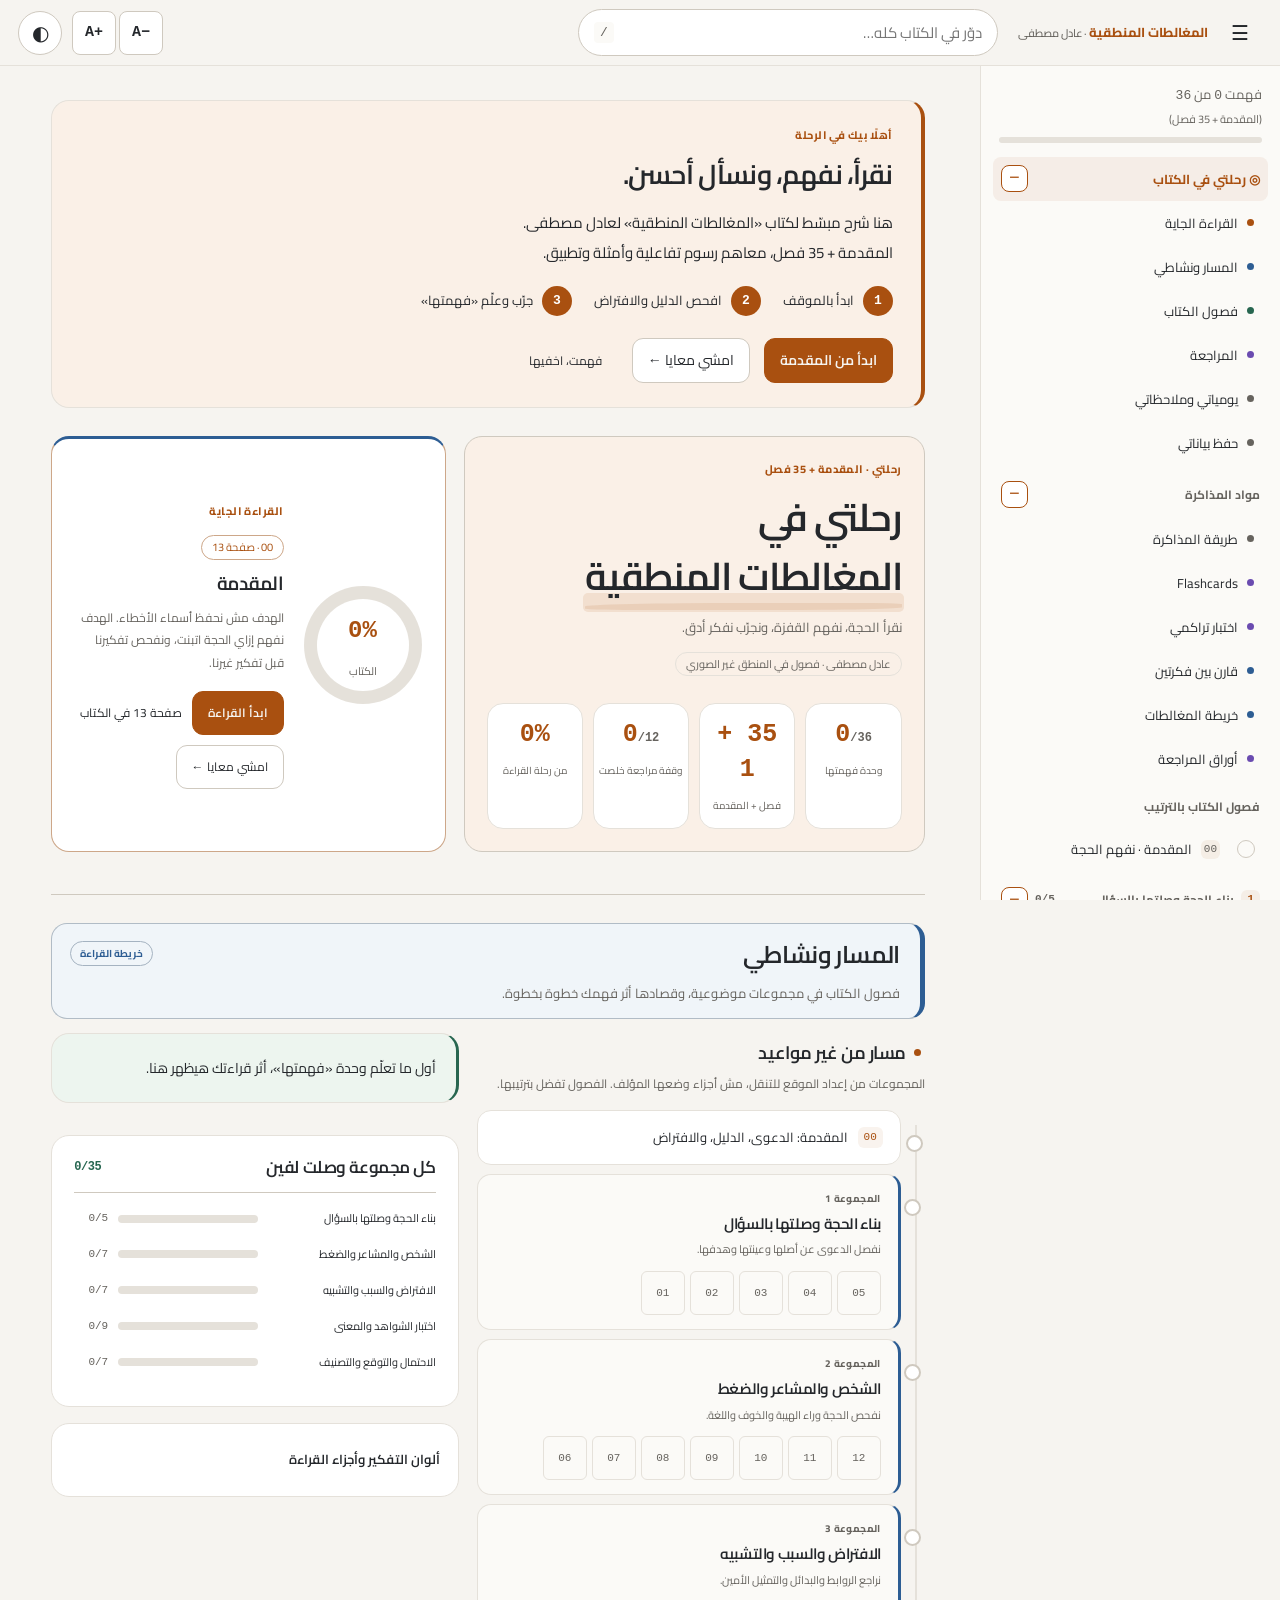
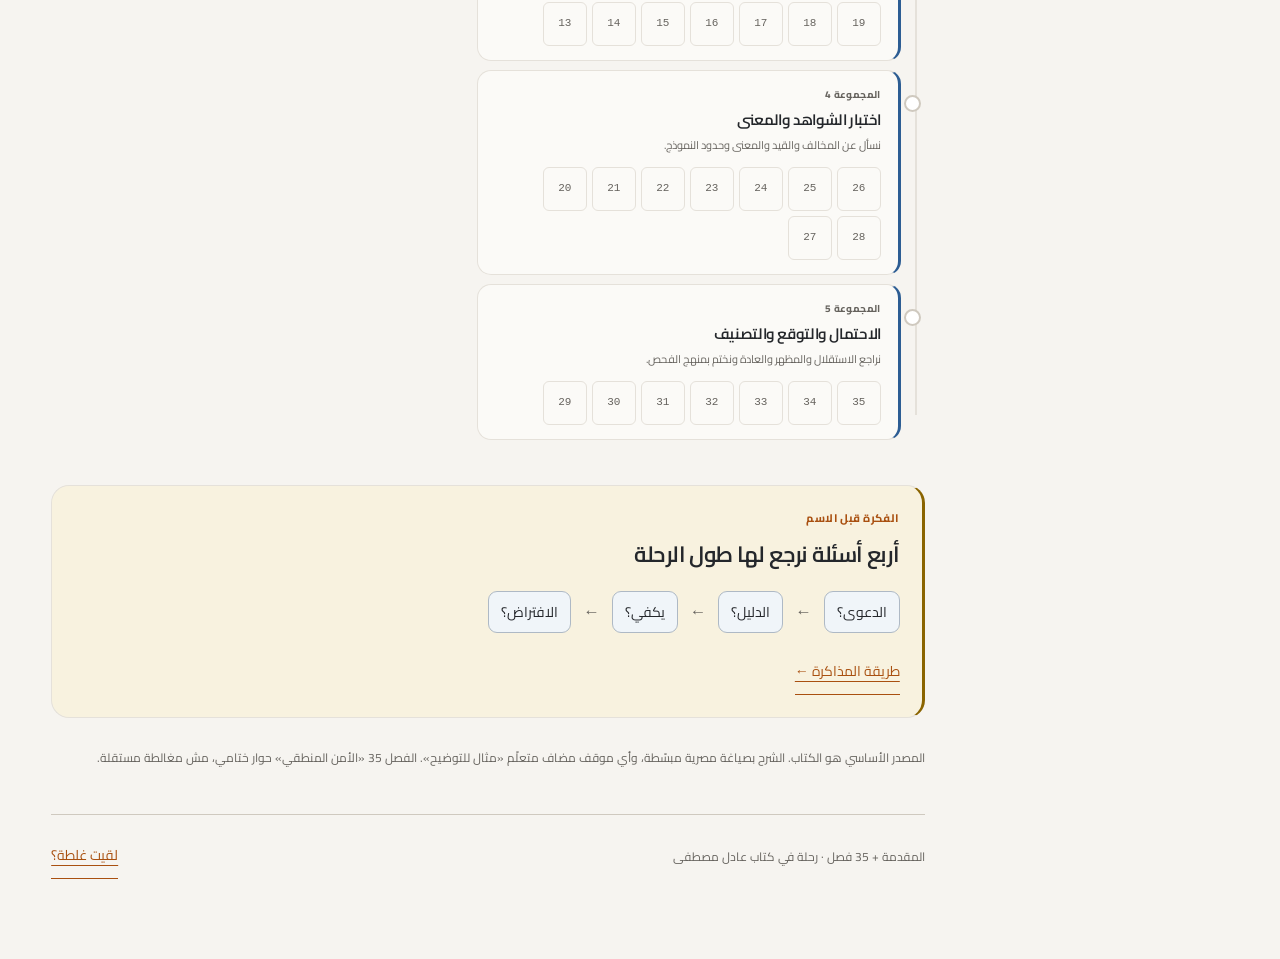
==== commit 2152e579: "Site v3: guided mode, diagram steps, part colors, welcome, PWA, link preview Co-Authored-By: Claude " ====
--- a/index.html
+++ b/index.html
@@ -5,13 +5,26 @@
 <meta name="description" content="رحلتي في كتاب المغالطات المنطقية لعادل مصطفى: المقدمة و٣٥ فصلًا، شرح ورسوم وتطبيق ومراجعة.">
 <title>رحلتي في المغالطات المنطقية · عادل مصطفى</title>
 <script>try{var q=new URLSearchParams(location.search).get('theme');var t=q==='dark'||q==='light'?q:localStorage.getItem('fallacies-theme');document.documentElement.dataset.theme=t||'light'}catch(e){}</script>
+<meta property="og:title" content="المغالطات المنطقية · رحلة في كتاب عادل مصطفى">
+<meta property="og:description" content="المقدمة + ٣٥ فصل بالشرح والرسم والتطبيق. اقرأ على مهلك، وافحص الدليل والافتراض خطوة خطوة.">
+<meta property="og:type" content="website"><meta property="og:locale" content="ar_AR">
+<meta property="og:url" content="https://abbasaboahmed.github.io/logical-fallacies/">
+<meta property="og:image" content="https://abbasaboahmed.github.io/logical-fallacies/assets/og.png">
+<meta property="og:image:width" content="1200"><meta property="og:image:height" content="630">
+<meta property="og:image:alt" content="المغالطات المنطقية · رحلة في كتاب عادل مصطفى">
+<meta name="twitter:card" content="summary_large_image"><meta name="twitter:title" content="المغالطات المنطقية">
+<meta name="twitter:description" content="رحلة في كتاب عادل مصطفى · ٣٥ مغالطة بالشرح والرسم والتطبيق">
+<meta name="twitter:image" content="https://abbasaboahmed.github.io/logical-fallacies/assets/og.png">
+<meta name="theme-color" content="#a95010"><link rel="icon" href="assets/favicon.svg" type="image/svg+xml">
+<script>if(location.protocol==='http:'||location.protocol==='https:'){var manifest=document.createElement('link');manifest.rel='manifest';manifest.href='manifest.webmanifest';document.head.appendChild(manifest)}</script>
 <link rel="stylesheet" href="assets/styles.css">
+<link rel="stylesheet" href="assets/reader.css">
 </head>
 <body>
 <a class="skip" href="#main">روح للمحتوى</a>
-<header class="topbar"><button id="menu" class="icon-button" aria-label="افتح أو اقفل القائمة" aria-controls="sidebar" aria-expanded="true">☰</button><a class="brand" href="#/">المغالطات المنطقية <span>· عادل مصطفى</span></a><label class="header-search"><input id="header-query" type="search" placeholder="دوّر في الكتاب كله…" aria-label="دوّر في الكتاب كله" autocomplete="off"><kbd>/</kbd></label><button id="theme" class="icon-button" aria-label="تغيير المظهر" title="تغيير المظهر">◐</button></header>
+<header class="topbar"><button id="menu" class="icon-button" aria-label="افتح أو اقفل القائمة" aria-controls="sidebar" aria-expanded="true">☰</button><a class="brand" href="#/">المغالطات المنطقية <span>· عادل مصطفى</span></a><label class="header-search"><input id="header-query" type="search" placeholder="دوّر في الكتاب كله…" aria-label="دوّر في الكتاب كله" autocomplete="off"><kbd>/</kbd></label><div class="text-size" role="group" aria-label="حجم خط القراءة"><button id="text-smaller" aria-label="صغّر خط القراءة" dir="ltr">A−</button><button id="text-larger" aria-label="كبّر خط القراءة" dir="ltr">A+</button></div><button id="theme" class="icon-button" aria-label="تغيير المظهر" title="تغيير المظهر">◐</button></header>
 <button id="shade" class="shade" aria-label="اقفل القائمة" hidden></button>
-<div class="layout"><aside id="sidebar" aria-label="التنقل في الكتاب"></aside><div class="resizer" id="resizer" role="separator" aria-label="عرض القائمة" aria-orientation="vertical" tabindex="0"></div><main id="main" tabindex="-1"></main></div>
+<div id="reading-progress" role="progressbar" aria-label="تقدّم القراءة في الفصل" aria-valuemin="0" aria-valuemax="100" aria-valuenow="0" hidden><span></span></div><div class="layout"><aside id="sidebar" aria-label="التنقل في الكتاب"></aside><div class="resizer" id="resizer" role="separator" aria-label="عرض القائمة" aria-orientation="vertical" tabindex="0"></div><main id="main" tabindex="-1"></main></div>
 <dialog id="search-dialog" aria-labelledby="search-title"><div class="dialog-head"><h2 id="search-title">دوّر في الكتاب كله</h2><button data-close="search-dialog" class="icon-button" aria-label="اقفل البحث">×</button></div><label class="search-field"><input type="search" id="search-query" placeholder="اسم عربي أو English، مثال، أو سؤال…" autocomplete="off" aria-label="كلمات البحث"></label><p class="search-help">↑ ↓ اختار · Enter افتح · Esc اقفل</p><div id="search-results" aria-live="polite"></div></dialog>
 <dialog id="image-dialog" aria-label="ورقة المراجعة مكبرة"><div class="image-toolbar"><button id="image-smaller" aria-label="صغّر الصورة">−</button><button id="image-larger" aria-label="كبّر الصورة">＋</button><button data-close="image-dialog" class="icon-button" aria-label="اقفل الصورة">×</button></div><div class="image-viewport"><img id="lightbox-img" alt=""></div></dialog>
 <div id="toast" role="status" aria-live="polite"></div><div id="save-warning" role="status" hidden>المتصفح مش سامح بالحفظ هنا. تقدر تحفظ نسخة من «حفظ بياناتي» قبل ما تقفل.</div>
@@ -53,5 +66,7 @@
 <script src="content/33.js"></script>
 <script src="content/34.js"></script>
 <script src="content/35.js"></script>
+<script src="site-config.js"></script>
+<script src="assets/reader.js"></script>
 <script src="assets/app.js"></script>
 </body></html>
--- a/assets/reader.css
+++ b/assets/reader.css
@@ -0,0 +1,27 @@
+:root{--circle-fill:#a95010;--reader-scale:1;--part-ink:#565c68;--part-ink-bg:#f0f1f4;--part-reason:#2d5d93;--part-reason-bg:#f0f5fb;--part-evidence:#2d5d93;--part-evidence-bg:#f0f5fb;--part-sound:#276650;--part-sound-bg:#edf5ef;--part-check:#856000;--part-check-bg:#faf3df;--part-accent:#a95010;--part-accent-bg:#faf0e7}
+:root[data-theme=dark]{--circle-fill:#ac582f;--part-ink:#c1c5d0;--part-ink-bg:#24262c;--part-reason:#a5c9ef;--part-reason-bg:#202b37;--part-evidence:#a5c9ef;--part-evidence-bg:#202b37;--part-sound:#9bd4b6;--part-sound-bg:#233129;--part-check:#ebc77b;--part-check-bg:#332e22;--part-accent:#efb185;--part-accent-bg:#34291f}
+.part-ink{--part-color:var(--part-ink);--part-bg:var(--part-ink-bg)}.part-reason{--part-color:var(--part-reason);--part-bg:var(--part-reason-bg)}.part-evidence{--part-color:var(--part-evidence);--part-bg:var(--part-evidence-bg)}.part-sound{--part-color:var(--part-sound);--part-bg:var(--part-sound-bg)}.part-check{--part-color:var(--part-check);--part-bg:var(--part-check-bg)}.part-accent{--part-color:var(--part-accent);--part-bg:var(--part-accent-bg)}
+.reader-section{border-inline-start:3px solid var(--part-color,var(--line));background:var(--part-bg,var(--soft));padding:22px 24px;border-radius:14px;margin-bottom:26px;scroll-margin-top:88px}.part-label{display:block;width:fit-content;font-size:12px;font-weight:750;color:var(--part-color,var(--muted));margin-bottom:12px}.part-link{border-inline-start:3px solid var(--part-color)!important}.part-dot{color:var(--part-color);font-size:15px}.outline a:hover,.search-result:hover{background:var(--part-bg)}.outline a{display:flex;align-items:center;gap:8px}.accent-label{color:var(--accent)}.part-reason#diagram{background:var(--panel)}.part-reason#mechanism{background:linear-gradient(180deg,var(--part-bg),var(--red-bg))}.reader-section .definition{background:var(--panel)}.reader-section.summary-section{border-block:0}.part-check .response-quote{background:var(--panel);border-color:var(--amber)}
+/* Separate broad highlight: keep the original thin marker intact. */
+h1 .marker:before,.reader-section h2 .marker:before{content:'';position:absolute;inset-inline:-.05em;bottom:.02em;height:.49em;background:var(--accent-soft);border-radius:5px;z-index:-1;transform:scaleX(0);transform-origin:right;transition:transform .85s ease}h1 .marker.highlighted:before,.reader-section h2 .marker.highlighted:before{transform:scaleX(1)}
+.steps li:before,.detection-index,.method-journey .mod-n,.hub-buttons button>span,.welcome-steps li>span{background:var(--circle-fill);color:#fff;border:0;border-radius:50%;font-family:Consolas,monospace;font-weight:800;display:grid;place-items:center;min-width:30px;min-height:30px;line-height:1}.steps li:before{font-size:15px}.detection-index{width:32px;height:32px}.method-journey .mod-n{width:32px;height:32px}.hub-buttons button>span{width:32px;height:32px;opacity:1;font-size:16px;flex-shrink:0}
+button,.button,.icon-button,.topbar .icon-button{min-height:44px;min-width:44px}.topbar .icon-button{width:44px;height:44px}.topbar{gap:10px}.text-size{display:flex;gap:3px;flex:none}.text-size button{padding:5px;min-width:44px;font:700 15px Consolas,monospace;border-radius:8px}.topbar .header-search{min-width:0}.chapter-actions{display:flex;flex-wrap:wrap;gap:10px;margin-top:22px}.meta a,.meta .pdf-page{font-size:12px}.meta a,.text-link{display:inline-flex;align-items:center;min-height:44px}.reader .reader-section p{font-size:calc(16px * var(--reader-scale))}.reader .opening-scene p,.reader .practice-prompt p{font-size:calc(18px * var(--reader-scale))}.reader .reader-section h3{font-size:calc(20px * var(--reader-scale))}.reader .unit-lead{font-size:calc(19px * var(--reader-scale))}.reader textarea{font-size:calc(16px * var(--reader-scale));line-height:2;min-height:150px}.reader .reader-section h2{font-size:calc(25px * var(--reader-scale));line-height:1.8}.reader-section .source-label{display:inline-block;white-space:normal}.reader-section *{overflow-wrap:break-word}.reader-section .ltr{max-width:100%;overflow-wrap:anywhere}.english-title{display:block;overflow-wrap:anywhere}.reader-section .definition p:last-child{margin-bottom:0}
+.welcome-card{border-inline-start:4px solid var(--accent);background:var(--part-accent-bg);margin-bottom:28px;padding:24px 28px}.welcome-card h2{font-size:27px;margin:8px 0 12px}.welcome-card p{font-size:15px;line-height:2}.welcome-steps{list-style:none;display:flex;gap:22px;padding:0;margin:18px 0 22px;flex-wrap:wrap}.welcome-steps li{display:flex;align-items:center;gap:9px;font-size:13px}.welcome-steps li>span{width:30px;height:30px}.welcome-card .quiet{background:transparent;border-color:transparent;font-size:12px}.journey-hero{background:var(--part-accent-bg);border-color:var(--strong)}.next-card{background:var(--panel);border-block-start:3px solid var(--blue)}.next-copy .actions{gap:10px}.next-copy .actions>*{font-size:12px}.home #plan{border-block-start:1px solid var(--strong);padding-top:28px;margin-top:30px}.home .phase{background:var(--soft);border-inline-start:3px solid var(--blue)}.home .activity{background:var(--green-bg);border-color:var(--green)}.activity-empty{font-size:14px;line-height:2;border-inline-start:3px solid var(--green);background:var(--green-bg);padding:20px}.home-method{margin-top:36px;border-inline-start:3px solid var(--amber);background:var(--amber-bg)}.progress small{display:block;line-height:1.9;font-family:var(--body);font-size:11px}.stats span{line-height:1.9}.stats bdi{direction:rtl}.site-footer{border-top:1px solid var(--strong);margin:44px auto 0;padding:20px 0 0;max-width:1200px;display:flex;align-items:center;justify-content:space-between;flex-wrap:wrap;gap:12px;font-size:12px;color:var(--muted)}
+#reading-progress{position:fixed;inset-inline:0;top:66px;height:3px;z-index:45;background:var(--line);pointer-events:none}#reading-progress span{display:block;height:100%;background:var(--accent);width:0}.resume-bar{display:flex;align-items:center;justify-content:space-between;background:var(--blue-bg);border:1px solid var(--blue);border-radius:10px;padding:6px 10px;margin-bottom:22px;gap:8px}.resume-bar button{border-color:transparent;background:transparent}.resume-bar button:first-child{text-align:start;font-size:13px}.copy-buffer{position:fixed;top:0;left:0;opacity:0;pointer-events:none}.copy-url{width:100%;min-height:48px;font:14px Consolas,monospace;padding:10px;background:var(--soft);color:var(--text);border:1px solid var(--line)}
+.guided-toolbar{position:sticky;top:74px;z-index:20;padding:12px 16px;border:1px solid var(--part-color,var(--accent));background:var(--panel);border-radius:12px;box-shadow:0 4px 20px #0000000d;margin:0 0 24px}.guided-meta,.guided-buttons{display:flex;gap:10px;align-items:center;justify-content:space-between}.guided-meta{font-size:13px;color:var(--part-color,var(--accent));font-weight:700}.guided-meta>span{min-width:0}.guided-meta button{font-size:12px;flex-shrink:0}.guided-track{height:3px;border-radius:3px;margin:8px 0 12px;background:var(--line);overflow:hidden}.guided-track span{display:block;height:100%;background:var(--part-color,var(--accent));transition:width .25s ease}.guided-buttons button{font-size:13px}.guided-buttons [data-guide-skip]{margin-inline-start:auto}.guided-hint{font-size:12px!important;color:var(--amber);margin:10px 0 0!important}.guided-hint:empty{display:none}.guided-focus{animation:reader-fade .35s ease;scroll-margin-top:258px}.guided-end{padding:28px;scroll-margin-top:258px;border-inline-start:3px solid var(--accent)}.guided-end p{font-size:16px;line-height:2}.is-guided .reader{padding-bottom:35vh}.is-guided .unit-header{margin-bottom:22px}.report-line{margin-top:24px;font-size:13px}.is-guided .report-line{display:none}
+.diagram-shell{background:var(--panel);min-width:0;overflow:hidden}.diagram-top{gap:10px}.diagram-top button{white-space:normal;flex-shrink:0}.diagram-controls{display:flex;gap:7px;align-items:center;flex-wrap:wrap;border-block-start:1px solid var(--line);padding-top:14px;margin-top:12px}.diagram-controls button{font-size:12px;padding:7px 10px}.diagram-count{font:13px Consolas,monospace;color:var(--muted);margin-inline:auto}.diagram-caption{background:var(--soft);border:1px solid var(--strong);border-radius:10px;padding:16px;margin-top:14px}.diagram-caption>b{font-size:13px;color:var(--accent)}.reader-section .diagram-caption p{font-size:calc(14px * var(--reader-scale));line-height:2;margin:10px 0 0}.node-captions{display:grid;gap:8px;margin-top:14px}.reader-section .node-caption{border-inline-start:3px solid currentColor;padding:8px 12px;margin:0;background:var(--soft);border-radius:5px;font-size:calc(14px * var(--reader-scale))}.node-caption>b{display:block;font-size:11px}.node-caption.current{background:var(--blue-bg)}.node-caption.assumption.current{background:var(--amber-bg)}.node-caption.error.current{background:var(--red-bg)}.node-caption.sound.current{background:var(--green-bg)}.diagram-key{display:none}.diagram-shell .mechanism-svg [class*=stage-]{animation:none;transition:opacity .35s ease}.diagram-shell[data-step="0"] .stage-a,.diagram-shell[data-step="0"] .stage-r,.diagram-shell[data-step="0"] .stage-g,.diagram-shell[data-step="1"] .stage-r,.diagram-shell[data-step="1"] .stage-g,.diagram-shell[data-step="2"] .stage-g{opacity:.12}.diagram-shell[data-step="0"] .sketch-assumption,.diagram-shell[data-step="0"] .sketch-error,.diagram-shell[data-step="1"] .sketch-error{opacity:.15}.diagram-sound .mechanism-svg [class*=stage-]{opacity:1}.mechanism-svg .edge{animation-iteration-count:1}.diagram-shell .mobile-sketch{padding-block:16px;gap:10px}.diagram-shell .mobile-sketch small{font-size:12px}.diagram-shell .mobile-sketch>div{font-size:calc(15px * var(--reader-scale))}.diagram-sound{line-height:2}.diagram-sound .mechanism-svg{margin-bottom:12px}
+.side-unit{position:relative;min-height:44px;gap:0;padding-inline-start:44px}.side-unit>input{position:absolute;inset-inline-start:13px;top:50%;transform:translateY(-50%);width:18px;height:18px;margin:0}.side-unit>input:before{content:'';position:absolute;inset:-13px}.side-unit>a{min-height:44px;display:flex;align-items:center;padding:7px 4px}.nav-group>summary,.nav-group>a,.outline a,.chip,.map-group a,.filters button{min-height:44px}.chip{display:inline-flex;align-items:center;justify-content:center;min-width:44px}.outline a{line-height:1.9}.nav-group>a{display:flex;align-items:center}.map-group a{display:flex;align-items:center}.skip:focus{top:8px}.page,.page-layout,.reader,.panel,.dialog-head{min-width:0}.layout>main{overflow-wrap:break-word}.thinking-strip{flex-wrap:wrap}.sheet-card{min-width:0}.sheet-card span{overflow-wrap:anywhere}.sheet-card img{max-width:100%}.color-legend summary{min-height:44px;display:flex;align-items:center}.search-result{border-inline-start:3px solid var(--part-color)}
+@keyframes reader-fade{from{opacity:.35}to{opacity:1}}
+@media(max-width:900px){.topbar .header-search{margin:0;flex:1}.topbar{gap:6px;padding-inline:10px}.layout>aside{background:var(--soft)}.site-footer{font-size:11px}}
+@media(max-width:650px){.topbar{height:66px;gap:5px;padding-inline:8px}.topbar .header-search{padding-inline:11px;height:44px;min-width:0;width:0}.topbar input{font-size:13px}.text-size{gap:2px}.text-size button{min-width:44px;width:44px;min-height:44px}.topbar .icon-button{width:44px;min-width:44px}.layout>main{padding:22px 14px 50px}.welcome-card{padding:20px}.welcome-card h2{font-size:24px}.welcome-card p{font-size:14px}.welcome-steps{display:grid;gap:12px}.welcome-card .actions{gap:8px}.welcome-card .actions .button,.welcome-card .actions button{font-size:12px}.reader-section{padding:20px 16px;border-radius:12px}.reader .reader-section h2{font-size:calc(22px * var(--reader-scale))}.reader .reader-section h3{font-size:calc(18px * var(--reader-scale))}.part-label{font-size:11px}.reader .opening-scene p{font-size:calc(17px * var(--reader-scale))}.steps li{padding-inline-start:25px;margin-inline-start:5px}.diagram-shell{padding:12px;margin-inline:-5px}.diagram-controls{display:grid;grid-template-columns:1fr 1fr;gap:7px}.diagram-controls [data-diagram=play]{grid-column:1/-1}.diagram-controls .diagram-count{grid-column:1/-1;grid-row:2;text-align:center;margin:0}.diagram-controls [data-diagram=prev]{grid-column:1;grid-row:3}.diagram-controls [data-diagram=next]{grid-column:2;grid-row:3}.diagram-top{display:block}.diagram-top>span{display:block;margin-bottom:10px;font-size:12px}.diagram-top button{width:100%;font-size:12px}.diagram-caption{padding:12px}.diagram-sound>.mechanism-svg{display:none}.node-caption b{font-size:12px}.diagram-shell .mobile-sketch{display:grid}.diagram-shell>.mechanism-svg{display:none}.diagram-sound{font-size:calc(15px * var(--reader-scale));padding:14px}.guided-toolbar{padding:10px 12px;top:73px}.guided-part{line-height:1.9}.guided-buttons button{font-size:12px;padding-inline:10px}.guided-focus,.guided-end{scroll-margin-top:270px}.guided-end{padding:20px}.unit-header .meta{align-items:flex-start}.chapter-actions{gap:8px}.chapter-actions button{font-size:12px}.practice-shell{padding:17px}.practice-actions button{width:100%}.prev-next a{padding:14px}.thinking-strip span{white-space:normal}.color-legend{padding:14px}.stats span{font-size:11px}.next-copy .actions{flex-wrap:wrap}.comparison-row p{overflow-wrap:anywhere}#search-dialog{width:calc(100% - 18px);max-width:calc(100% - 18px);padding:15px}#search-results{padding-inline:0;max-height:calc(85dvh - 185px)}.dialog-head h2{font-size:18px}#sidebar{overscroll-behavior:contain}.site-footer{align-items:flex-start;flex-direction:column}}
+@media(prefers-reduced-motion:reduce){*,*:before,*:after{animation:none!important;transition:none!important;scroll-behavior:auto!important}h1 .marker:before,.reader-section h2 .marker:before{transform:scaleX(1)}}
+@media print{.guided-toolbar,.chapter-actions,.text-size,.site-footer,#reading-progress,.resume-bar,.report-line{display:none!important}.reader-section[hidden]{display:block!important}.reader-section{background:transparent;color:#24272b}h1 .marker:before,.reader-section h2 .marker:before{transform:scaleX(1)}}
+
+.done-target{position:absolute;inset-inline-start:0;top:50%;transform:translateY(-50%);width:44px;height:44px;display:grid;place-items:center;cursor:pointer}.done-target input{position:static;width:18px;height:18px;margin:0;accent-color:var(--circle-fill)}
+
+@media(min-width:651px){.diagram-shell>.mechanism-svg{max-height:270px}.node-captions{grid-template-columns:repeat(3,minmax(0,1fr))}.node-caption.sound{grid-column:1/-1}.reader-section .node-caption{font-size:12px;line-height:1.9}}
+@media(max-width:650px){.diagram-shell{display:flex;flex-direction:column}.diagram-shell>.diagram-top{order:0}.diagram-shell>.diagram-controls{order:1;margin-top:0;border-top:0}.diagram-shell>.mobile-sketch{order:2}.diagram-shell>.node-captions{display:none}.diagram-shell>.diagram-caption{order:3}.diagram-shell>.diagram-sound{order:2}.diagram-shell>.diagram-sound[hidden]{display:none}.diagram-shell .mobile-sketch>div{padding:10px 12px}.diagram-shell .mobile-sketch{gap:8px}}
+.diagram-top button{min-height:44px}
+
+.diagram-shell[data-kind="crowd"] .sketch-dots i{opacity:1}
+.outline>summary{min-height:44px;display:flex;align-items:center;justify-content:space-between}.topbar .brand{min-height:44px;align-content:center}
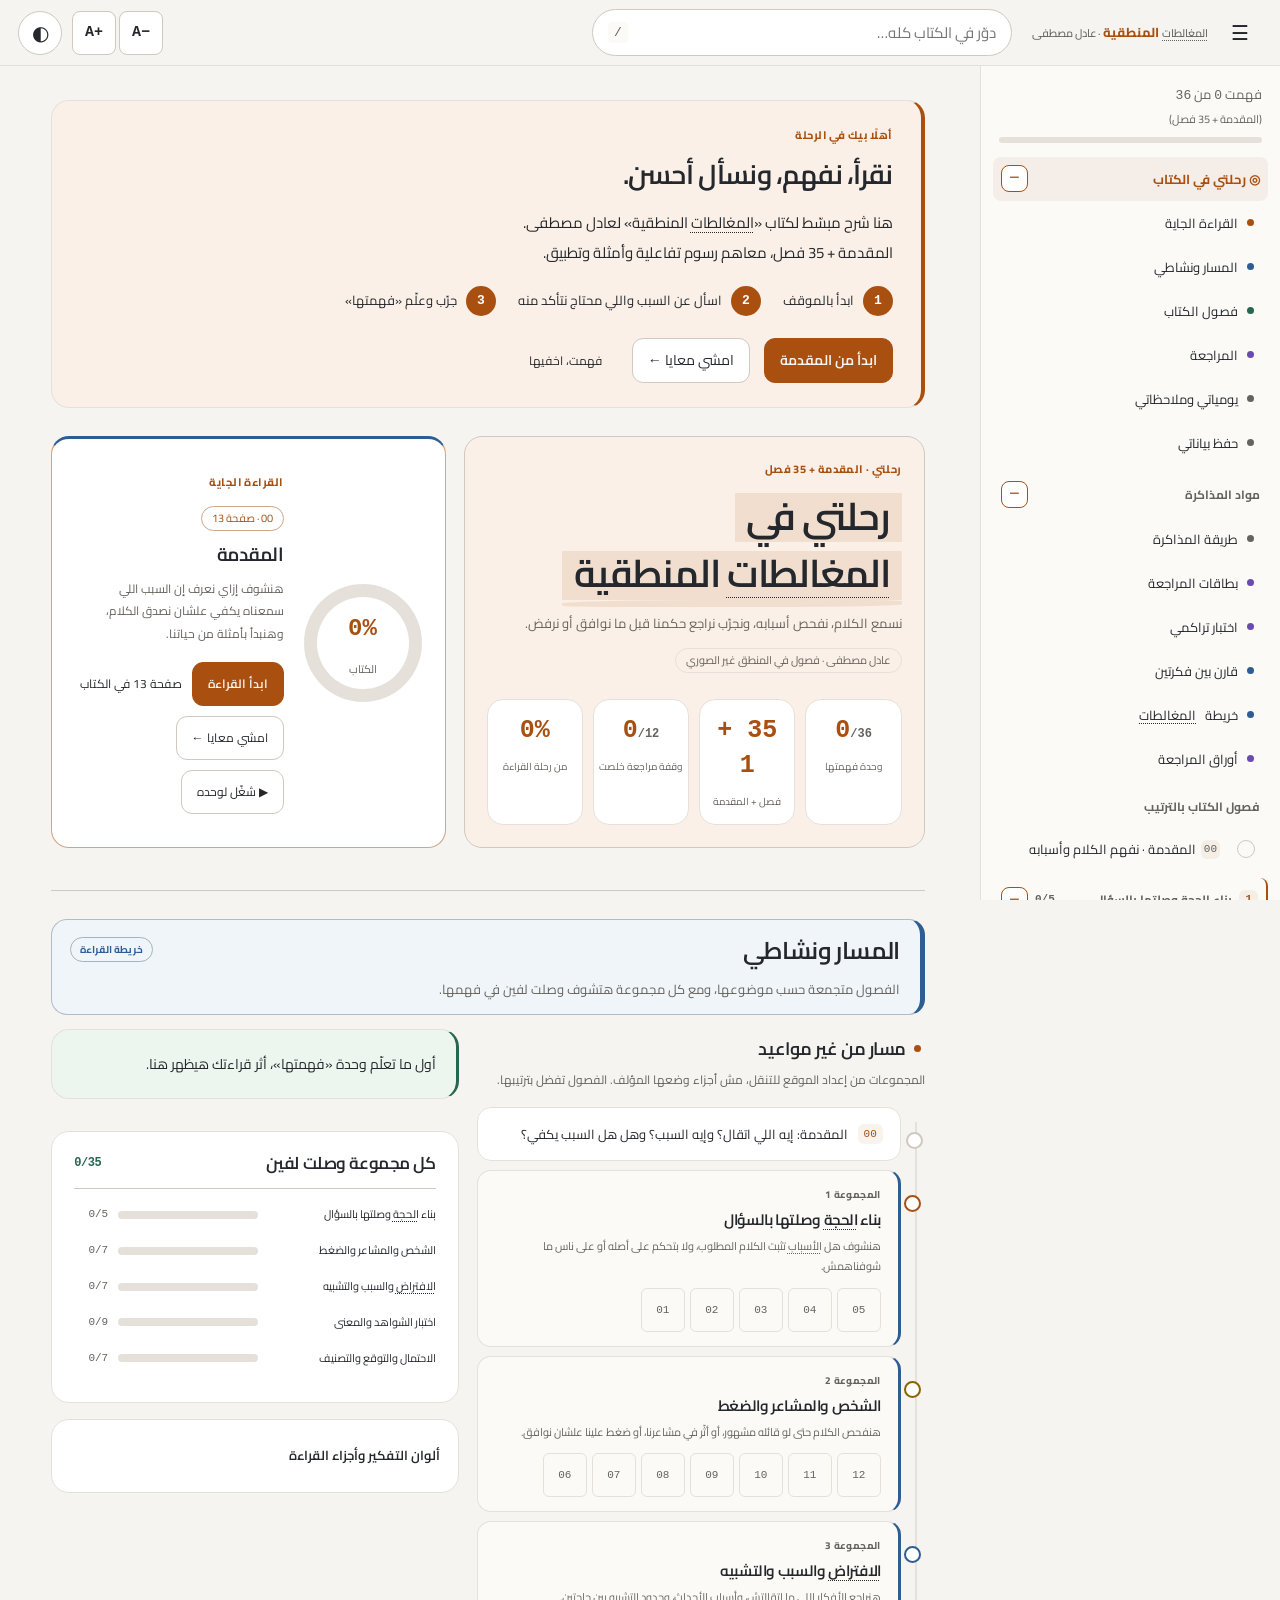
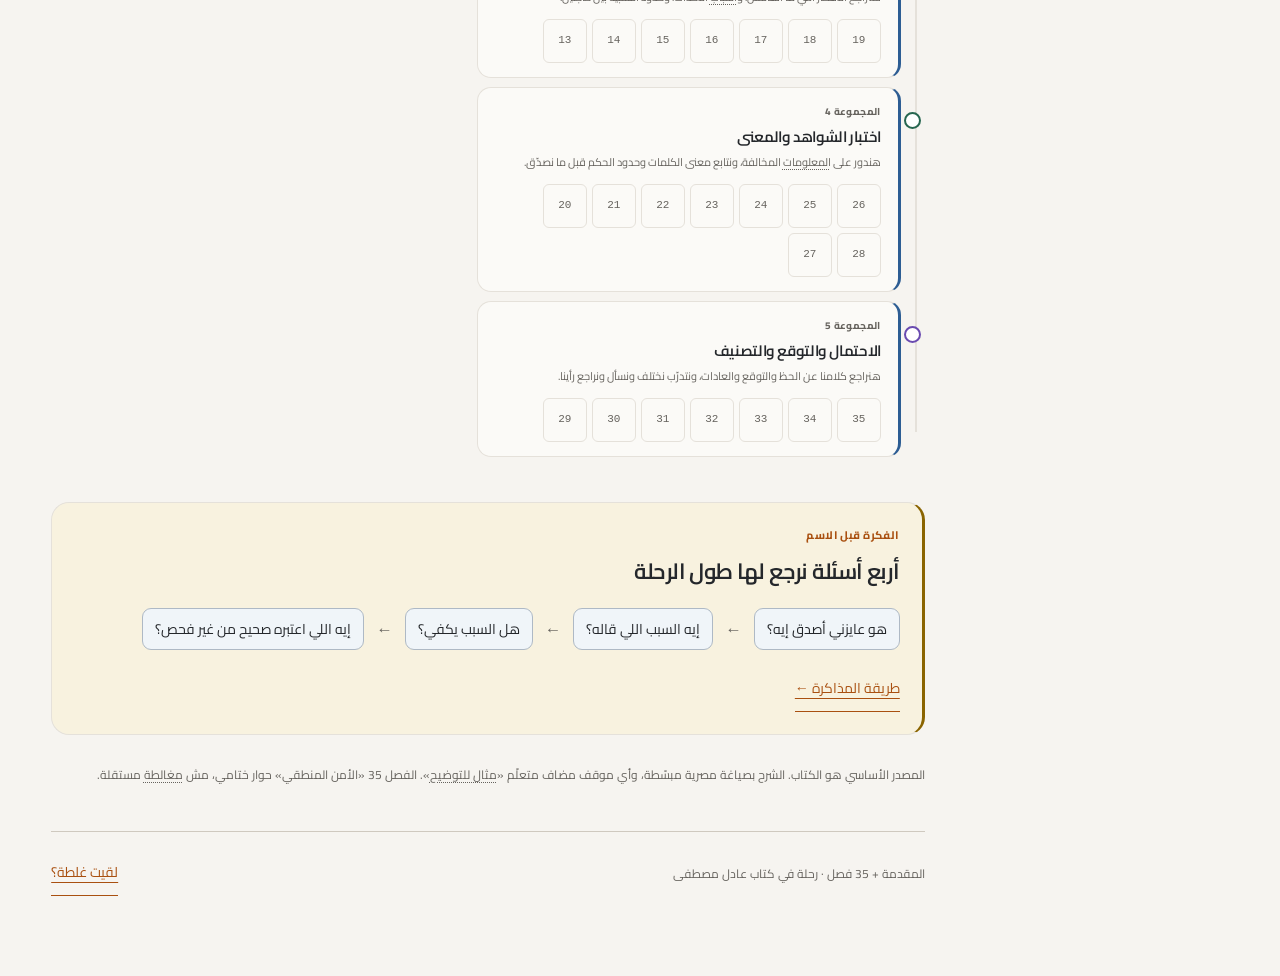
==== commit d8c9d9f1: "Site v5: plain-language rewrite, glossary tooltips, compact playback, chapters page Co-Authored-By: " ====
--- a/index.html
+++ b/index.html
@@ -19,6 +19,7 @@
 <script>if(location.protocol==='http:'||location.protocol==='https:'){var manifest=document.createElement('link');manifest.rel='manifest';manifest.href='manifest.webmanifest';document.head.appendChild(manifest)}</script>
 <link rel="stylesheet" href="assets/styles.css">
 <link rel="stylesheet" href="assets/reader.css">
+<link rel="stylesheet" href="assets/round5.css">
 </head>
 <body>
 <a class="skip" href="#main">روح للمحتوى</a>
@@ -67,6 +68,9 @@
 <script src="content/34.js"></script>
 <script src="content/35.js"></script>
 <script src="site-config.js"></script>
+<script src="assets/blocks.js"></script>
+<script src="assets/playback.js"></script>
 <script src="assets/reader.js"></script>
 <script src="assets/app.js"></script>
+<script src="assets/glossary.js"></script>
 </body></html>
--- a/assets/reader.css
+++ b/assets/reader.css
@@ -25,3 +25,29 @@
 
 .diagram-shell[data-kind="crowd"] .sketch-dots i{opacity:1}
 .outline>summary{min-height:44px;display:flex;align-items:center;justify-content:space-between}.topbar .brand{min-height:44px;align-content:center}
+/* Round 4: full-glyph marker; the existing :after underline is unchanged. */
+h1 .marker,.reader-section h2 .marker{padding:0 .3em;border-radius:.2em;background-image:linear-gradient(var(--accent-soft),var(--accent-soft));background-repeat:no-repeat;background-position:right center;background-size:0% 100%;box-decoration-break:clone;-webkit-box-decoration-break:clone;transition:background-size .9s ease}
+h1 .marker:before,.reader-section h2 .marker:before{content:none}
+h1 .marker.highlighted,.reader-section h2 .marker.highlighted{background-size:100% 100%}
+.word-mark{color:inherit;padding:0 .18em;border-radius:.25em;box-shadow:none;box-decoration-break:clone;-webkit-box-decoration-break:clone;background:var(--accent-soft)}
+.mark-ev{background:color-mix(in srgb,var(--blue) 13%,transparent)}.mark-as{background:color-mix(in srgb,var(--amber) 16%,transparent)}.mark-er{background:color-mix(in srgb,var(--red) 13%,transparent)}.mark-ok{background:color-mix(in srgb,var(--green) 14%,transparent)}.mark-key{background:var(--accent-soft)}
+.meaning-block{margin:24px 0;min-width:0;line-height:2}.meaning-block p:last-child{margin-bottom:0}.block-title{display:block;margin-bottom:8px;font-size:calc(16px * var(--reader-scale,1));font-weight:750}.reader .meaning-block p{font-size:calc(15px * var(--reader-scale,1));line-height:2}
+.reveal-ready [data-reveal-item]{opacity:0;clip-path:inset(0 100% 0 0);transition:opacity .4s ease,clip-path .45s ease}.reveal-ready [data-reveal-item].is-shown{opacity:1;clip-path:inset(0)}
+.block-steps{list-style:none;counter-reset:meaning-step;padding:0;display:grid;gap:15px}.block-steps>li{counter-increment:meaning-step;position:relative;border-inline-start:2px solid var(--accent);padding:15px 48px 15px 16px;background:var(--panel);border-radius:8px}.block-steps>li:before{content:counter(meaning-step);font:700 15px/28px Consolas,monospace;position:absolute;right:11px;top:17px;width:27px;height:27px;border-radius:50%;text-align:center;background:var(--accent);color:var(--bg)}
+.block-list{padding-inline-start:24px;display:grid;gap:16px}.block-list>li::marker{color:var(--accent)}
+.branch-parent{border:1px solid var(--blue);background:var(--blue-bg);padding:13px 18px;border-radius:12px;text-align:center;font-weight:700;max-width:90%;margin:auto;position:relative}.branch-children{display:grid;grid-template-columns:repeat(2,minmax(0,1fr));gap:16px;position:relative;padding-top:32px}.branch-children:before{content:'';position:absolute;top:16px;right:25%;left:25%;border-top:1px solid var(--strong)}.branch-parent:after{content:'';position:absolute;top:100%;height:17px;right:50%;border-right:1px solid var(--strong)}.branch-child{min-width:0;position:relative}.branch-arrow{display:block;text-align:center;color:var(--blue);font:22px/26px Consolas,monospace;height:26px;margin-top:-16px}.branch-node{width:100%;text-align:right;line-height:1.9;font-size:calc(15px * var(--reader-scale,1));background:var(--panel);border-color:var(--strong);padding:13px 15px;box-shadow:none}.branch-node[aria-expanded=true]{border-color:var(--blue);background:var(--blue-bg)}.branch-tap{display:block;color:var(--muted);font-size:11px;margin-top:7px}.branch-detail{visibility:hidden;opacity:0;margin:10px 0 0;padding:10px 12px;border-inline-start:2px solid var(--blue);background:var(--soft);border-radius:7px;transition:opacity .2s}.branch-detail.detail-open{visibility:visible;opacity:1}.reader .branch-detail p{font-size:calc(13px * var(--reader-scale,1))}
+.block-chain{display:flex;gap:22px;padding:0;list-style:none;direction:rtl}.block-chain>li{position:relative;flex:1;min-width:0;border:1px solid var(--strong);border-radius:12px;padding:13px 10px;background:var(--panel);text-align:center;align-content:center}.block-chain>li:first-child{border-color:var(--blue);background:var(--blue-bg)}.block-chain>li:last-child{border-color:var(--red);background:var(--red-bg)}.chain-arrow{position:absolute;right:-21px;top:calc(50% - 14px);font:23px/28px Consolas,monospace;color:var(--accent)}.block-chain>li:first-child .chain-arrow{display:none}.reader .block-chain p{font-size:calc(13px * var(--reader-scale,1));margin:0}.block-chain .block-title{font-size:14px}
+.block-pair{display:grid;grid-template-columns:repeat(2,minmax(0,1fr));gap:14px}.pair-side{padding:16px;border:1px solid var(--strong);border-top:3px solid var(--blue);border-radius:11px;background:var(--panel);min-width:0}.pair-error{border-top-color:var(--red);background:var(--red-bg)}.pair-sound{border-top-color:var(--green);background:var(--green-bg)}.choose-sound .pair-sound,.choose-error .pair-error{box-shadow:0 0 0 2px var(--strong)}.boundary-content{padding:0;background:none;border:0}.boundary-content .block-pair{margin-top:16px}#compare-grid .block-pair .pair-side{border-top-color:var(--green);background:var(--green-bg)}
+.auto-toolbar{position:fixed;inset-inline:calc(var(--side) + 26px) 26px;bottom:16px;z-index:45;background:var(--panel);border:1px solid var(--accent);border-radius:15px;padding:12px 18px;box-shadow:0 6px 35px #0002;max-width:1000px;margin:auto}.auto-meta,.auto-actions{display:flex;gap:8px;align-items:center;flex-wrap:wrap}.auto-meta{justify-content:space-between;font-size:12px}.auto-meta strong{color:var(--accent)}.auto-meta select{background:var(--soft);color:var(--text);border:1px solid var(--strong);border-radius:7px;min-height:36px;font-size:12px}.auto-actions button{font-size:12px;padding:6px 10px}.auto-actions [data-auto=toggle]{min-width:99px}.auto-track{height:3px;background:var(--line);margin:9px 0;overflow:hidden;border-radius:3px}.auto-track span{height:100%;display:block;background:var(--accent);width:0}.auto-hint{font-size:11px;color:var(--muted);margin:6px 0 0}.auto-hint:empty{display:none}.auto-focus{outline:2px solid var(--accent);outline-offset:4px;scroll-margin-top:90px}.is-autoplay .reader{padding-bottom:230px}.auto-end{scroll-margin-top:90px}.auto-countdown{font-size:13px;color:var(--accent)}.side-closed .auto-toolbar{inset-inline:26px}.auto-toolbar [data-auto=exit]{margin-inline-start:auto}
+@media(max-width:900px){.auto-toolbar{inset-inline:12px}}
+@media(max-width:650px){.branch-children{grid-template-columns:1fr;gap:28px;padding-top:28px}.branch-children:before{display:none}.branch-parent{max-width:100%}.branch-arrow{margin-top:-16px}.branch-detail{margin-top:8px}.block-pair{gap:9px}.pair-side{padding:12px 9px}.block-pair .block-title{font-size:14px}.reader .block-pair p{font-size:calc(14px * var(--reader-scale))}.block-chain{gap:17px}.block-chain>li{padding:10px 6px}.chain-arrow{right:-17px;font-size:20px}.reader .block-chain p{font-size:calc(12px * var(--reader-scale))}.auto-toolbar,.side-closed .auto-toolbar{inset-inline:8px;bottom:8px;padding:10px;border-radius:12px;padding-bottom:max(10px,env(safe-area-inset-bottom))}.auto-meta{font-size:11px;gap:5px}.auto-actions{gap:5px}.auto-actions button{font-size:11px;padding:5px 8px}.auto-actions [data-auto=toggle]{min-width:85px}.auto-meta strong{max-width:66%}.is-autoplay .reader{padding-bottom:260px}}
+@media(prefers-reduced-motion:reduce){h1 .marker,.reader-section h2 .marker{background-size:100% 100%}.reveal-ready [data-reveal-item]{opacity:1;clip-path:none}.branch-detail{opacity:1;visibility:visible}}
+@media print{.auto-toolbar,.branch-tap{display:none!important}.reveal-ready [data-reveal-item],.branch-detail{opacity:1;visibility:visible;clip-path:none}h1 .marker,.reader-section h2 .marker{background-size:100% 100%}}
+.pair-side.tone-ink{border-top-color:var(--strong);background:var(--soft)}.pair-side.tone-key,#compare-grid .block-pair .pair-side.tone-key{border-top-color:var(--accent);background:var(--accent-soft)}.pair-side.tone-ev{border-top-color:var(--blue);background:var(--blue-bg)}.pair-side.tone-as{border-top-color:var(--amber);background:var(--amber-bg)}.block-chain>li:not(:first-child):not(:last-child){border-color:var(--amber);background:var(--amber-bg)}
+/* Opacity keeps connecting arrows outside their nodes visible throughout the reveal. */
+.reveal-ready [data-reveal-item],.reveal-ready [data-reveal-item].is-shown{clip-path:none;transition:opacity .4s ease}.reveal-instant [data-reveal-item]{transition:none}
+.block-chain{color:var(--text)}
+@media(max-width:650px){.branch-children{grid-template-columns:repeat(2,minmax(0,1fr));gap:14px;padding-top:32px}.branch-children:before{display:block}.branch-node{font-size:calc(14px * var(--reader-scale));padding:12px 9px}.branch-detail{padding:9px}.branch-parent{font-size:15px}}
+/* Multi-line headings: keep each line's marker inside its own line so wrapped lines don't overlap */
+h1:has(.marker){line-height:1.5}h1 .marker,.reader-section h2 .marker{background-size:0% 68%;background-position:right 58%}h1 .marker.highlighted,.reader-section h2 .marker.highlighted{background-size:100% 68%}
+@media(prefers-reduced-motion:reduce){h1 .marker,.reader-section h2 .marker{background-size:100% 68%}}
--- a/assets/round5.css
+++ b/assets/round5.css
@@ -0,0 +1,19 @@
+﻿/* Round 5: new UI lives separately; the reader's multi-line heading fix stays untouched. */
+.term-trigger{display:inline;padding:0;cursor:help;text-decoration-line:underline;text-decoration-style:dotted;text-decoration-color:currentColor;text-underline-offset:.25em;text-decoration-thickness:1px;border-radius:2px}
+.term-trigger:hover{background:var(--accent-soft)}.term-trigger:focus-visible{outline:2px solid var(--blue);outline-offset:3px}
+.term-popover{position:fixed;z-index:200;width:min(330px,calc(100vw - 24px));max-height:calc(100dvh - 24px);overflow:auto;background:var(--panel);color:var(--text);border:1px solid var(--strong);border-inline-start:3px solid var(--accent);border-radius:12px;padding:15px 18px;box-shadow:0 8px 32px #0003;font:14px/2 var(--body);text-align:right;overflow-wrap:break-word}
+.term-popover strong{font-size:15px;color:var(--accent)}.term-popover p{font-size:14px;margin:6px 0 0;white-space:pre-line}
+#glossary .block-list{list-style:none;padding:0;display:grid;grid-template-columns:1fr 1fr;gap:14px}#glossary .block-list>li{padding:15px;background:var(--panel);border:1px solid var(--line);border-radius:10px}#glossary .block-title{color:var(--accent)}#glossary .block-list p{font-size:14px;line-height:2}#glossary .block-list p:last-child{color:var(--muted);font-size:13px;border-block-start:1px solid var(--line);padding-top:10px;margin-top:10px}.chapter-first{margin:6px 0 18px;color:var(--text)}
+.lesson-catalog{--group-color:var(--accent);display:grid;gap:38px}.lesson-group{min-width:0}.lesson-group-head{display:flex;align-items:center;justify-content:space-between;gap:20px}.lesson-group-head h2{font-size:22px;margin:0 0 8px;color:var(--text)}.lesson-group-head p{font-size:13px;color:var(--muted);margin:0;line-height:2}.group-count{white-space:nowrap;font-size:12px;color:var(--group-color)}.lesson-group-progress{height:4px;border-radius:4px;background:var(--line);overflow:hidden;margin:17px 0 19px}.lesson-group-progress>span{display:block;height:100%;background:var(--group-color)}.lesson-grid{display:grid;grid-template-columns:repeat(3,minmax(0,1fr));gap:15px}.lesson-card{display:flex;flex-direction:column;min-width:0;position:relative;border:1px solid var(--line);border-top:3px solid color-mix(in srgb,var(--group-color) 65%,var(--line));border-radius:14px;padding:18px;background:var(--panel);transition:background-color .15s,border-color .15s;color:var(--text)}.lesson-card:hover{background:color-mix(in srgb,var(--group-color) 5%,var(--panel));border-color:var(--group-color);color:var(--text);transform:none}.lesson-card.is-next{outline:2px solid var(--accent);outline-offset:2px}.lesson-card-top{display:flex;align-items:center;gap:9px;margin-bottom:12px;min-height:24px}.lesson-number{font:700 24px/1.3 Consolas,monospace;color:var(--group-color)}.lesson-status{width:11px;height:11px;flex:none;border-radius:50%;border:1.5px solid var(--muted);margin-inline-start:auto}.lesson-status.done{background:var(--green);border-color:var(--green)}.next-tag{font-size:10px;background:var(--accent-soft);color:var(--accent);padding:1px 8px;border-radius:20px;font-weight:750}.lesson-card h3{font-size:18px;line-height:1.8;margin:0 0 8px}.lesson-english{display:block;font:12px/1.7 var(--body);color:var(--muted);text-align:right;unicode-bidi:isolate;margin-bottom:9px}.lesson-page{font-size:11px;color:var(--group-color);margin-bottom:12px}.lesson-description{font-size:13px;line-height:2;color:var(--muted);margin:0;display:-webkit-box;-webkit-box-orient:vertical;-webkit-line-clamp:2;overflow:hidden}.lesson-intro{padding:22px 26px;background:var(--soft);display:grid;grid-template-columns:60px 1fr auto;column-gap:18px;align-items:center}.lesson-intro .lesson-card-top{grid-row:1/5;display:flex;flex-direction:column;margin:0;align-self:stretch}.lesson-intro .lesson-status{margin:5px auto}.lesson-intro h3{grid-column:2}.lesson-intro .lesson-english{grid-column:2}.lesson-intro .lesson-page{grid-column:3;grid-row:1}.lesson-intro .lesson-description{grid-column:2/-1}.intro-invite{grid-column:2/-1;color:var(--accent);font-size:12px;margin-top:12px}.phase{border-inline-start:3px solid var(--group-color)}.phase:before{border-color:var(--group-color)}.nav-group[style]>.nav-title{border-inline-start:2px solid var(--group-color)}.nav-group[style]>.nav-title .mod-n{color:var(--group-color)}.group-bar .bar>span{background:var(--group-color,var(--green))}.side-page{font-size:9px;color:var(--muted);margin-inline-start:auto;white-space:nowrap}.side-unit>a{flex-wrap:wrap;gap:5px}.side-unit>a .side-page{flex-basis:100%;padding-inline-start:24px;margin-top:-4px}.nav-group[style] .side-unit{border-inline-start:1px solid color-mix(in srgb,var(--group-color) 30%,transparent)}
+/* Physical left is intentional on an RTL page. All reading controls have stable geometry. */
+.auto-toolbar,.side-closed .auto-toolbar,.guided-toolbar{position:fixed;inset:auto;left:16px;right:auto;bottom:max(16px,env(safe-area-inset-bottom));top:auto;z-index:45;margin:0;padding:7px;max-width:calc(100vw - 24px);width:max-content;background:var(--panel);border:1px solid var(--accent);border-radius:999px;box-shadow:0 6px 28px #0002;display:flex;align-items:center;gap:6px;direction:ltr}
+.auto-toolbar .auto-actions,.guided-toolbar .guided-buttons{display:flex;flex-wrap:nowrap;gap:2px;order:0}.auto-toolbar .auto-actions button,.guided-toolbar .guided-buttons button{width:40px;min-width:40px;height:40px;min-height:40px;padding:0;font-size:19px;line-height:1;border-radius:50%;display:grid;place-items:center;border-color:transparent;background:transparent;color:var(--text)}.auto-toolbar .auto-actions button:hover,.guided-toolbar .guided-buttons button:hover{background:var(--wash);border-color:var(--accent)}.auto-toolbar .auto-actions .primary,.guided-toolbar .guided-buttons .primary{background:#a95010;color:#fff;border-color:#a95010}.auto-toolbar .auto-actions [data-auto=toggle]{min-width:40px}.auto-toolbar .auto-meta,.guided-toolbar .guided-meta{order:2;direction:rtl;font-size:11px;white-space:nowrap;min-width:84px;max-width:110px;line-height:1.7}.auto-meta strong,.guided-part{font-weight:700}.auto-toolbar .auto-meta strong{max-width:none;color:var(--text)}.auto-toolbar .auto-track{order:1;--progress:0%;width:20px;height:20px;flex:none;margin:0;border-radius:50%;background:conic-gradient(var(--accent) var(--progress),var(--line) 0);position:relative}.auto-toolbar .auto-track:after{content:'';position:absolute;inset:3px;border-radius:50%;background:var(--panel)}.auto-toolbar .auto-track span{display:none}.compact-options{order:3;position:relative;direction:rtl;flex:none}.compact-options>summary{width:36px;height:40px;min-height:40px;display:grid;place-items:center;list-style:none;cursor:pointer;font:700 24px/1 var(--body);border:1px solid transparent;border-radius:50%;color:var(--muted)}.compact-options>summary::-webkit-details-marker{display:none}.compact-options>summary:hover,.compact-options[open]>summary{background:var(--wash);border-color:var(--accent)}.compact-options>summary.has-hint:after{content:'';position:absolute;width:6px;height:6px;background:var(--amber);border-radius:50%;right:5px;top:5px}.compact-menu{position:absolute;bottom:calc(100% + 18px);left:calc(-100% - 212px);width:290px;max-width:calc(100vw - 24px);padding:16px;border:1px solid var(--strong);border-radius:14px;background:var(--panel);color:var(--text);box-shadow:0 6px 28px #0003;display:grid;gap:10px;font-size:13px;line-height:2}.compact-menu label{display:flex;align-items:center;justify-content:space-between;gap:15px}.compact-menu select{font:inherit;min-height:40px;max-width:130px;color:var(--text);background:var(--soft);border:1px solid var(--strong);border-radius:8px;padding:4px 10px}.compact-menu button{font-size:13px;min-height:40px}.compact-menu .auto-hint,.compact-menu .guided-hint{font-size:12px!important;line-height:2;white-space:normal;color:var(--amber);margin:0!important}.compact-menu strong{font-size:12px}.guided-toolbar .guided-meta{order:1}.guided-toolbar .guided-track{display:none}.guided-toolbar .compact-menu{left:calc(-100% - 160px);width:242px}.is-autoplay .reader,.is-guided .reader{padding-bottom:110px}.guided-focus,.guided-end{scroll-margin-top:90px}.guided-toolbar .guided-part{display:block;max-width:110px;overflow:hidden;text-overflow:ellipsis}.auto-toolbar [hidden],.guided-toolbar [hidden]{display:none!important}
+@media(min-width:1100px){.is-autoplay .page-layout,.is-guided .page-layout{margin-left:316px;margin-right:0;max-width:none}}
+@media(min-width:1600px){.lesson-grid{grid-template-columns:repeat(4,minmax(0,1fr))}}
+@media(max-width:1200px){.lesson-grid{grid-template-columns:repeat(2,minmax(0,1fr))}}
+@media(max-width:1099px){.auto-toolbar,.side-closed .auto-toolbar,.guided-toolbar{left:50%;right:auto;transform:translateX(-50%);bottom:max(10px,env(safe-area-inset-bottom))}}
+@media(max-width:650px){.lesson-grid{grid-template-columns:1fr}.lesson-group-head{display:block}.group-count{display:block;margin-top:10px}.lesson-group-head h2{font-size:21px}.lesson-card{padding:18px 20px}.lesson-card h3{font-size:19px}.lesson-description{-webkit-line-clamp:3;font-size:14px}.lesson-intro{display:flex;align-items:stretch;padding:20px}.lesson-intro .lesson-card-top{flex-direction:row}.lesson-intro .lesson-status{margin-inline-start:auto;margin-inline-end:0}.lesson-intro .lesson-page{margin-bottom:10px}.intro-invite{margin-top:12px}#glossary .block-list{grid-template-columns:1fr}.auto-toolbar,.side-closed .auto-toolbar,.guided-toolbar{padding:6px;gap:4px;border-radius:999px}.auto-toolbar .auto-actions button,.guided-toolbar .guided-buttons button{width:44px;min-width:44px;height:44px;min-height:44px}.auto-toolbar .auto-actions [data-auto=toggle]{min-width:44px}.auto-toolbar .auto-meta{min-width:80px;font-size:11px}.auto-toolbar .auto-track{width:18px;height:18px}.compact-options>summary{width:36px;height:44px}.compact-menu{left:-252px;width:290px}.guided-toolbar .compact-menu{left:-206px}.guided-toolbar .guided-meta{min-width:90px}.side-page{display:none}.term-popover{font-size:14px}}
+@media(prefers-reduced-motion:reduce){.lesson-card{transition:none}}
+@media print{.term-popover,.auto-toolbar,.guided-toolbar{display:none!important}.term-trigger{text-decoration:none}.lesson-grid{grid-template-columns:repeat(3,1fr)}.is-autoplay .page-layout,.is-guided .page-layout{margin:0}}
+.auto-toolbar .auto-actions button.primary:hover,.guided-toolbar .guided-buttons button.primary:hover{background:#954509;border-color:#954509;color:#fff}
+.map-group[style]{border-inline-start:3px solid var(--group-color)}.map-group[style] h2{color:var(--group-color)}
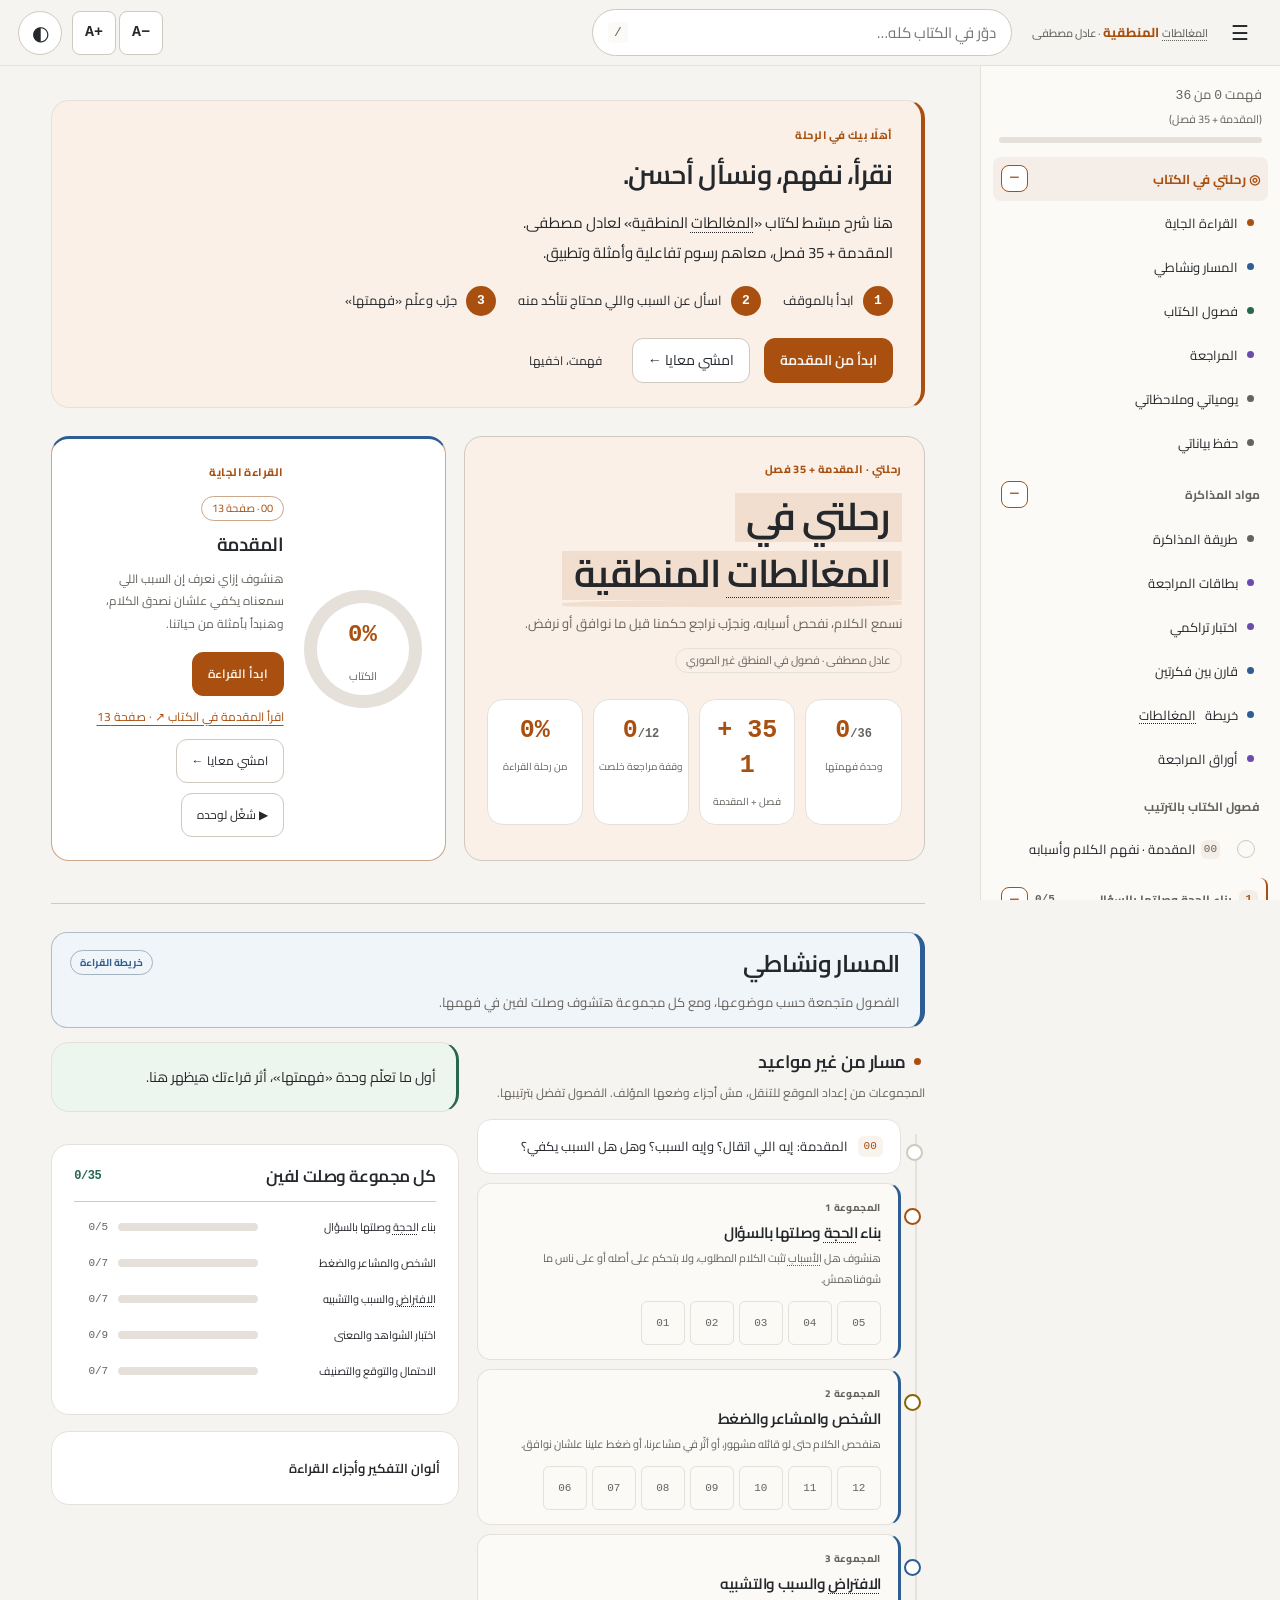
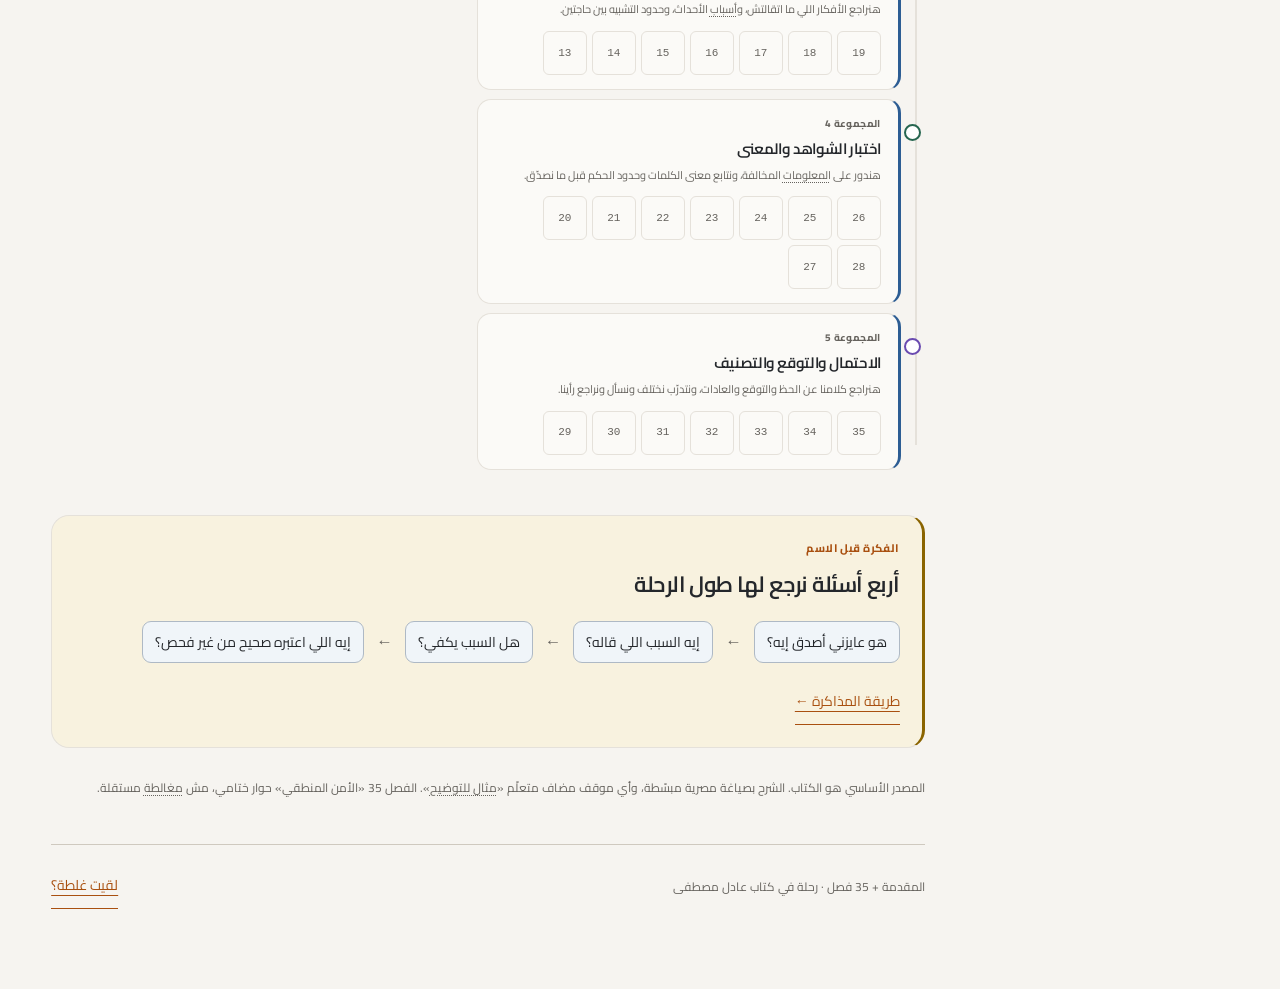
==== commit 91362c2a: "Continuous scrolling between pages, chapter-end card, Hindawi chapter links, analytics hook (off) Co" ====
--- a/index.html
+++ b/index.html
@@ -16,6 +16,7 @@
 <meta name="twitter:description" content="رحلة في كتاب عادل مصطفى · ٣٥ مغالطة بالشرح والرسم والتطبيق">
 <meta name="twitter:image" content="https://abbasaboahmed.github.io/logical-fallacies/assets/og.png">
 <meta name="theme-color" content="#a95010"><link rel="icon" href="assets/favicon.svg" type="image/svg+xml">
+<link rel="apple-touch-icon" href="assets/apple-touch-icon.png">
 <script>if(location.protocol==='http:'||location.protocol==='https:'){var manifest=document.createElement('link');manifest.rel='manifest';manifest.href='manifest.webmanifest';document.head.appendChild(manifest)}</script>
 <link rel="stylesheet" href="assets/styles.css">
 <link rel="stylesheet" href="assets/reader.css">
@@ -73,4 +74,6 @@
 <script src="assets/reader.js"></script>
 <script src="assets/app.js"></script>
 <script src="assets/glossary.js"></script>
+<script src="assets/flow.js"></script>
+<script src="assets/analytics.js"></script>
 </body></html>
--- a/assets/reader.css
+++ b/assets/reader.css
@@ -51,3 +51,11 @@
 /* Multi-line headings: keep each line's marker inside its own line so wrapped lines don't overlap */
 h1:has(.marker){line-height:1.5}h1 .marker,.reader-section h2 .marker{background-size:0% 68%;background-position:right 58%}h1 .marker.highlighted,.reader-section h2 .marker.highlighted{background-size:100% 68%}
 @media(prefers-reduced-motion:reduce){h1 .marker,.reader-section h2 .marker{background-size:100% 68%}}
+/* Next / previous cards at the end of study pages (mobile flow without reopening the menu) */
+.page-pager{display:flex;gap:12px;margin:40px 0 8px;flex-wrap:wrap}.page-pager a{flex:1 1 220px;display:block;text-decoration:none;color:inherit;border:1px solid var(--line);border-radius:14px;padding:12px 16px;background:var(--panel);transition:border-color .2s,background .2s}.page-pager a:hover,.page-pager a:focus-visible{border-color:var(--accent);background:var(--accent-soft)}.page-pager small{display:block;font-size:12px;color:var(--muted)}.page-pager b{display:block;font-size:17px;margin-top:2px}.page-pager .pp-next{border-color:var(--accent);box-shadow:0 0 0 2px var(--accent-soft)}.page-pager .pp-next small{color:var(--accent)}
+/* Continuous reading: chapter-end card, scroll-on zone, arrival toast */
+.chapter-end{margin:44px 0 10px;text-align:center;border:1px solid var(--green,#3f8a5a);border-radius:18px;padding:22px 18px;background:color-mix(in srgb,var(--green,#3f8a5a) 8%,var(--panel))}.chapter-end-mark{width:46px;height:46px;margin:0 auto 6px;border-radius:50%;display:grid;place-items:center;background:var(--green,#3f8a5a);color:#fff;font-size:22px;font-weight:800}.chapter-end h2{margin:4px 0 2px;font-size:22px}.chapter-end p{margin:0 0 12px;color:var(--muted)}.chapter-end-done{min-height:44px;border-radius:999px;padding:0 20px;border:1px solid var(--green,#3f8a5a);background:var(--panel);color:inherit;font:inherit;font-weight:700;cursor:pointer}.chapter-end-done.is-done{background:var(--green,#3f8a5a);color:#fff}
+.flow-zone{height:90vh;min-height:420px;display:flex;align-items:flex-start;justify-content:center;padding-top:28px}.flow-zone-inner{text-align:center;color:var(--muted);display:grid;justify-items:center;gap:2px}.flow-zone b{color:var(--ink,inherit);font-size:18px}.flow-arrow{font-size:22px;color:var(--accent);animation:flowNudge 1.6s ease-in-out infinite}.flow-bar{display:block;width:160px;height:4px;border-radius:4px;background:var(--line);margin-top:10px;overflow:hidden}.flow-bar i{display:block;height:100%;width:0;background:var(--accent);border-radius:4px}
+@keyframes flowNudge{0%,100%{opacity:.45}50%{opacity:1}}
+#flow-toast{position:fixed;top:74px;left:50%;transform:translateX(-50%);z-index:60;background:var(--panel);border:1px solid var(--accent);border-radius:999px;padding:6px 18px;box-shadow:0 8px 24px rgba(0,0,0,.14);text-align:center;opacity:0;pointer-events:none;transition:opacity .35s ease;max-width:calc(100vw - 32px)}#flow-toast.show{opacity:1}#flow-toast small{display:block;font-size:11px;color:var(--accent)}#flow-toast b{font-size:14px}
+@media(prefers-reduced-motion:reduce){.flow-arrow{animation:none}#flow-toast{transition:none}}
